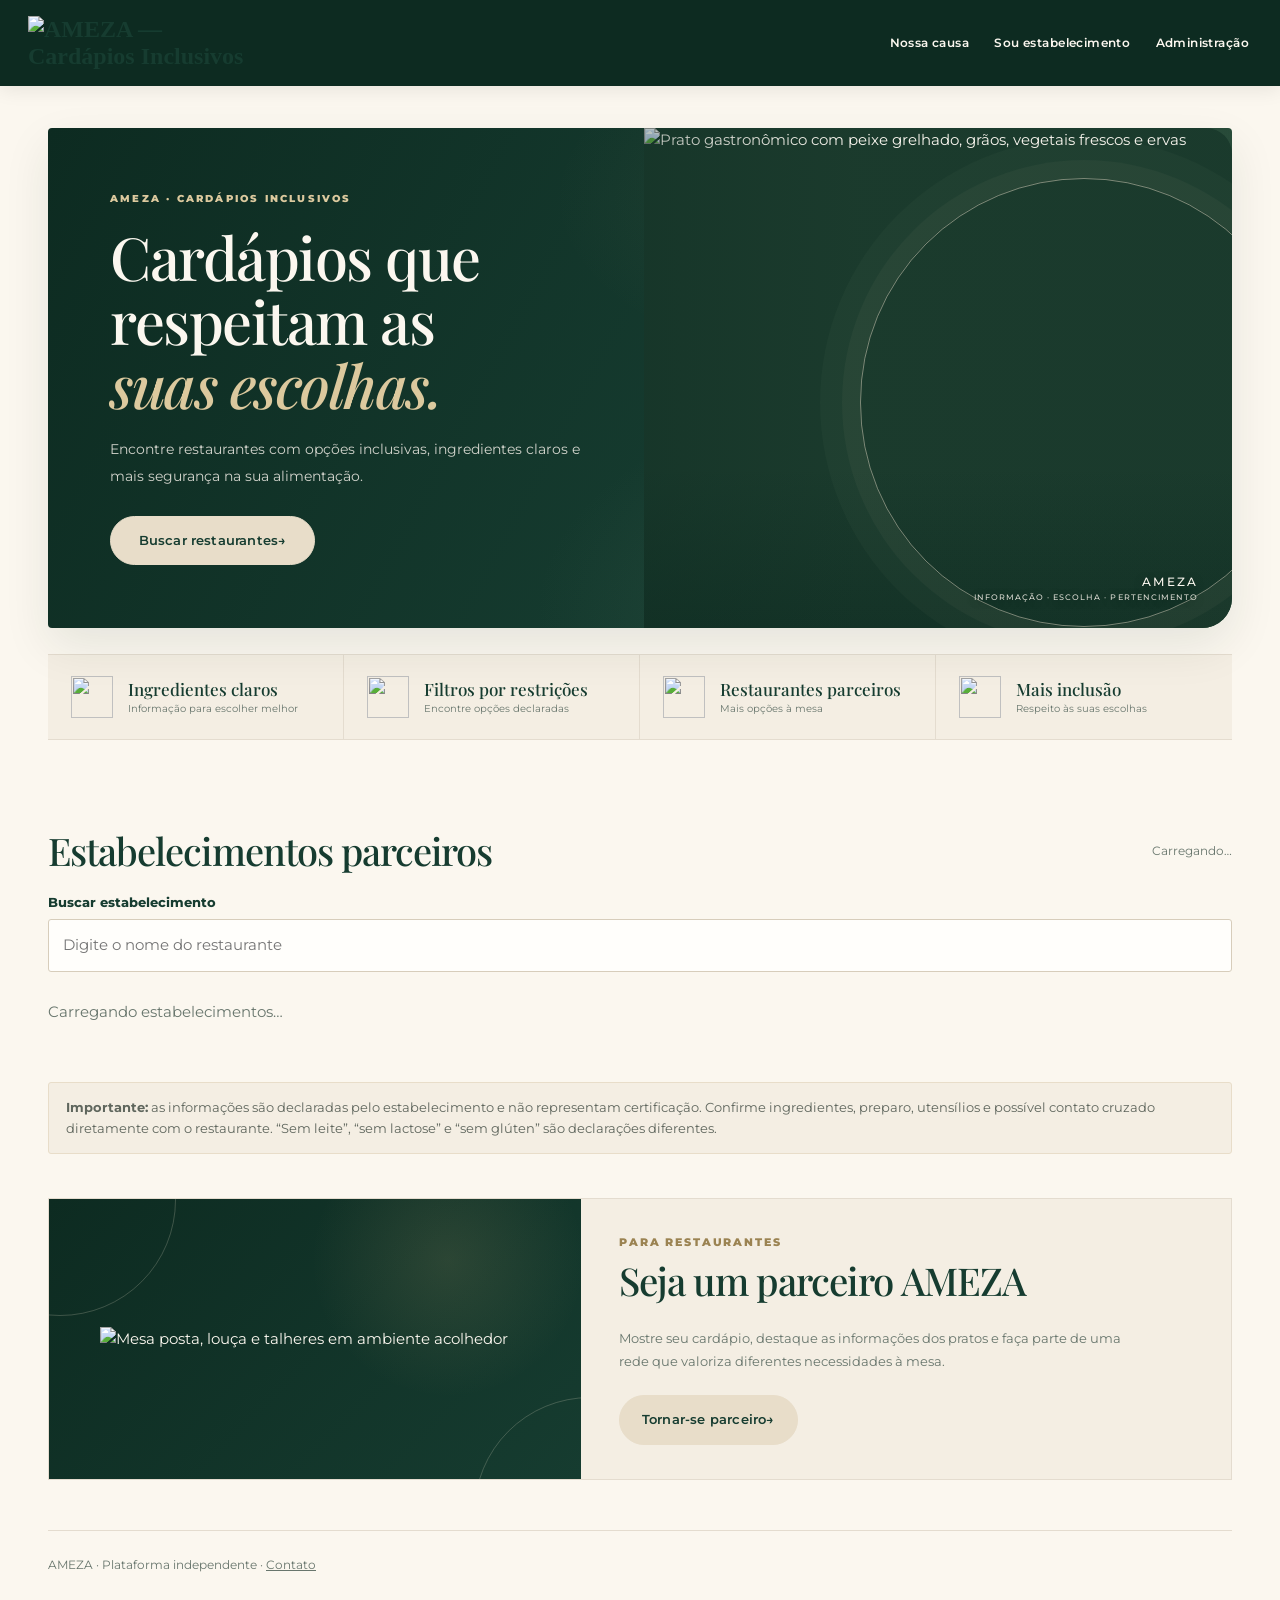
==== index.html @ 76da1293 "Aplicar fotografia e ícones aprovados da AMEZA na página inicial" ====
<!doctype html>
<html lang="pt-BR">
<head>
  <meta charset="utf-8">
  <meta name="viewport" content="width=device-width, initial-scale=1">
  <meta name="description" content="Encontre restaurantes parceiros e consulte ingredientes, alergênicos e opções alimentares declaradas.">
  <title>AMEZA | Cardápios inclusivos</title>
  <link rel="stylesheet" href="styles.css?v=8">
  <link rel="stylesheet" href="publico.css?v=1">
  <script src="config.js"></script>
  <script type="module" src="catalogo.js"></script>
  <link rel="icon" href="assets/brand/ameza-simbolo.webp?v=2" type="image/webp">
  <link rel="stylesheet" href="brand.css?v=8">
  <!-- AMEZA visual cache refresh 2026-11-16 -->
</head>
<body class="home-page">
  <header><div class="top">
    <a class="brand" href="index.html" aria-label="AMEZA — início"><img class="brand-logo" src="assets/brand/ameza-logo-marfin.webp?v=2" alt="AMEZA — Cardápios Inclusivos"></a>
    <nav><a href="https://elisabetemeirinho.github.io/inclusao-alimentar/" target="_blank" rel="noopener noreferrer">Nossa causa</a><a href="empresa.html">Sou estabelecimento</a><a href="gestao.html">Administração</a></nav>
  </div></header>
  <main class="wrap">
    <section class="hero hero-home">
      <div class="hero-copy">
        <div class="eyebrow">AMEZA · CARDÁPIOS INCLUSIVOS</div>
        <h1>Cardápios que<br>respeitam as<br><em>suas escolhas.</em></h1>
        <p>Encontre restaurantes com opções inclusivas, ingredientes claros e mais segurança na sua alimentação.</p>
        <a href="#estabelecimentos" class="btn primary">Buscar restaurantes <span aria-hidden="true">→</span></a>
      </div>
      <div class="hero-photo">
        <img
          src="assets/photo/ameza-hero-prato.webp?v=1"
          alt="Prato gastronômico com peixe grelhado, grãos, vegetais frescos e ervas"
          fetchpriority="high"
          loading="eager"
        >
        <div class="hero-photo-shade"></div>
        <div class="hero-photo-caption">
          <span>AMEZA</span>
          <small>INFORMAÇÃO · ESCOLHA · PERTENCIMENTO</small>
        </div>
      </div>
    </section>
    <section class="feature-strip" aria-label="Benefícios da AMEZA">
      <article class="feature-item">
        <span class="feature-icon"><img src="assets/home/home-ingredientes.webp?v=1" alt=""></span>
        <div><strong>Ingredientes claros</strong><small>Informação para escolher melhor</small></div>
      </article>
      <article class="feature-item">
        <span class="feature-icon"><img src="assets/home/home-filtros.webp?v=1" alt=""></span>
        <div><strong>Filtros por restrições</strong><small>Encontre opções declaradas</small></div>
      </article>
      <article class="feature-item">
        <span class="feature-icon"><img src="assets/home/home-parceiros.webp?v=1" alt=""></span>
        <div><strong>Restaurantes parceiros</strong><small>Mais opções à mesa</small></div>
      </article>
      <article class="feature-item">
        <span class="feature-icon"><img src="assets/home/home-inclusao.webp?v=1" alt=""></span>
        <div><strong>Mais inclusão</strong><small>Respeito às suas escolhas</small></div>
      </article>
    </section>
    <section id="estabelecimentos">
      <div class="section-head"><h2>Estabelecimentos parceiros</h2><span class="caption" id="directory-count">Carregando…</span></div>
      <div class="field"><label for="search">Buscar estabelecimento</label><input id="search" type="search" placeholder="Digite o nome do restaurante"></div>
      <div id="directory" class="restaurant-grid" aria-live="polite"><p class="muted">Carregando estabelecimentos…</p></div>
    </section>
    <aside class="notice"><strong>Importante:</strong> as informações são declaradas pelo estabelecimento e não representam certificação. Confirme ingredientes, preparo, utensílios e possível contato cruzado diretamente com o restaurante. “Sem leite”, “sem lactose” e “sem glúten” são declarações diferentes.</aside>
    <section class="partner-cta">
      <div class="partner-cta-mark">
        <img class="partner-photo" src="assets/photo/ameza-foto-parceiros.webp?v=1" alt="Mesa posta, louça e talheres em ambiente acolhedor">
      </div>
      <div class="partner-cta-copy">
        <div class="eyebrow">PARA RESTAURANTES</div>
        <h2>Seja um parceiro AMEZA</h2>
        <p>Mostre seu cardápio, destaque as informações dos pratos e faça parte de uma rede que valoriza diferentes necessidades à mesa.</p>
        <a class="btn primary" href="empresa.html">Tornar-se parceiro <span aria-hidden="true">→</span></a>
      </div>
    </section>
    <footer class="foot">AMEZA · Plataforma independente · <a href="mailto:inclusaoalimentar.contato@gmail.com">Contato</a></footer>
  </main>
</body>
</html>
---- styles.css ----
:root{--green:#173c31;--green2:#285e49;--paper:#fbf7ef;--cream:#f1eadc;--terra:#c65d3c;--muted:#62736c;--line:#dddcd3;--warn:#fff1dc;--ok:#e8f3e8}
*{box-sizing:border-box}body{margin:0;font:15px/1.52 system-ui,-apple-system,'Segoe UI',sans-serif;color:var(--green);background:var(--paper)}
button,input,select,textarea{font:inherit}a{color:inherit}header{background:#fffdf8;border-bottom:1px solid var(--line);position:sticky;top:0;z-index:3}
.top{max-width:1200px;margin:auto;padding:15px 24px;display:flex;justify-content:space-between;align-items:center;gap:16px}
.brand{font:700 24px Georgia,serif;text-decoration:none}.brand small{font:700 9px system-ui;display:block;letter-spacing:.2em;color:#687e74}
nav{display:flex;flex-wrap:wrap;gap:9px}nav a,.btn{display:inline-flex;align-items:center;justify-content:center;padding:10px 15px;border-radius:99px;border:1px solid var(--line);background:#fff;text-decoration:none;font-size:13px;font-weight:750;cursor:pointer}
.btn.primary{background:var(--green);border-color:var(--green);color:white}.btn.terra{background:var(--terra);border-color:var(--terra);color:white}.btn:disabled{opacity:.5;cursor:not-allowed}
.wrap{max-width:1160px;margin:auto;padding:28px 24px 70px}.hero{background:var(--green);color:white;border-radius:23px;padding:42px;margin-bottom:26px}
.eyebrow{font-size:11px;font-weight:850;letter-spacing:.17em;text-transform:uppercase;color:#e4aa8f}.hero h1{font:700 clamp(31px,5vw,55px)/1.08 Georgia,serif;margin:14px 0}.hero p{max-width:670px;font-size:17px;color:#e0e9e0}
.grid{display:grid;grid-template-columns:repeat(2,minmax(0,1fr));gap:17px}.panel{border:1px solid var(--line);border-radius:17px;background:white;padding:23px;margin:16px 0}.panel h2,h2{font:700 27px/1.2 Georgia,serif;margin:7px 0 12px}
.caption,small{font-size:12px;color:var(--muted)}.muted{color:var(--muted)}.field{display:grid;gap:6px;margin:13px 0}.field label{font-size:13px;font-weight:750}
input,textarea,select{width:100%;padding:11px 12px;color:var(--green);border:1px solid #d2d6cc;border-radius:10px;background:#fffefb}textarea{min-height:85px;resize:vertical}input[type=checkbox]{width:auto}
.notice{padding:14px 17px;border-radius:12px;background:var(--warn);font-size:13px;color:#694b2c;margin:16px 0}.notice.danger{background:#f9e7e0;color:#913b25}
.pill{display:inline-flex;border-radius:99px;padding:5px 10px;background:#ecf0e8;color:var(--green);font-size:11px;font-weight:800;margin:3px}.pill.warn{background:var(--warn);color:#87552d}
.badge-row{margin:7px 0}.section-head{display:flex;align-items:center;justify-content:space-between;gap:10px;margin:20px 0 14px}.section-head h2{margin:0}
.actions{display:flex;gap:9px;flex-wrap:wrap;align-items:center}.hidden{display:none!important}.foot{margin-top:50px;font-size:12px;color:var(--muted)}
.hero-store{background:linear-gradient(110deg,#173c31,#3e5b4a);color:white;border-radius:20px;padding:33px;margin-bottom:20px}.hero-store h1{font:700 43px Georgia,serif;margin:4px 0}.hero-store p{color:#e3e9e2}
@media(max-width:850px){.grid{grid-template-columns:1fr}}@media(max-width:600px){.wrap{padding:17px 13px 50px}.top{padding:13px;align-items:flex-start;flex-direction:column}.brand{font-size:21px}.hero{padding:28px 21px}.panel{padding:17px}.hero-store h1{font-size:32px}}
---- publico.css ----
.restaurant-grid{display:grid;grid-template-columns:repeat(2,minmax(0,1fr));gap:16px}
.restaurant-card{display:flex;gap:16px;align-items:flex-start;background:#fff;border:1px solid var(--line);border-radius:18px;padding:20px}
.restaurant-card h3{font:700 22px Georgia,serif;margin:2px 0 7px}.restaurant-card p{margin:6px 0 12px;color:var(--muted);font-size:13px}
.logo-mark{width:50px;height:50px;flex:0 0 50px;border-radius:15px;background:var(--green);color:#fff;display:grid;place-items:center;font:700 28px Georgia,serif}
.restaurant-card-copy{min-width:0}.restaurant-card .eyebrow{color:var(--terra);font-size:10px}
.empty-state{background:#fff;border:1px dashed var(--line);border-radius:15px;padding:24px;text-align:center;color:var(--muted)}
.back-link{display:inline-block;margin:0 0 15px;font-size:13px;font-weight:750;color:var(--green2)}
.filter-list{display:flex;gap:8px;flex-wrap:wrap}.menu-products{display:grid;gap:14px}
.menu-card{background:#fff;border:1px solid var(--line);border-radius:18px;padding:20px}.menu-card h3{font:700 22px Georgia,serif;margin:0}
.menu-card p{margin:9px 0;font-size:13px;color:#455c53;overflow-wrap:anywhere}.menu-card .menu-card-head{display:flex;justify-content:space-between;gap:12px;align-items:flex-start}
.menu-card .menu-card-head strong{white-space:nowrap;color:var(--terra);font-size:18px}.menu-card .btn{margin-top:8px}.note{font-size:12px;color:var(--muted)}
@media(max-width:720px){.restaurant-grid{grid-template-columns:1fr}.restaurant-card{padding:16px}.menu-card{padding:17px}.menu-card .menu-card-head{flex-direction:column;gap:4px}}
---- brand.css ----
@import url('https://fonts.googleapis.com/css2?family=Montserrat:wght@400;500;600;700&family=Playfair+Display:ital,wght@0,500;0,600;0,700;1,500;1,600&display=swap');

:root{
  --green:#163C30;
  --green-deep:#0D2B21;
  --green-soft:#54745F;
  --paper:#FBF7EF;
  --cream:#F4EEE3;
  --beige:#E8DDC9;
  --white:#FFFFFF;
  --gold:#C7AD75;
  --gold-soft:#DCC99E;
  --terra:#B96F4C;
  --muted:#68766D;
  --line:#E4DCCF;
  --warn:#F8EFE0;
  --ok:#EAF0E8;
  --shadow:0 18px 48px rgba(13,43,33,.09);
}
html{scroll-behavior:smooth}
body{font-family:'Montserrat',Arial,sans-serif!important;background:var(--paper)!important;color:var(--green)!important;line-height:1.65}
h1,h2,h3,.hero h1,.hero-store h1,.panel h2{font-family:'Playfair Display',Georgia,serif!important;letter-spacing:-.025em}
a{transition:color .2s ease,background .2s ease,border-color .2s ease,transform .2s ease}
header{background:rgba(13,43,33,.98)!important;border:0!important;box-shadow:0 4px 18px rgba(0,0,0,.08)}
.top{max-width:1320px!important;min-height:86px;padding:14px 28px!important}
.brand{display:flex!important;align-items:center;text-decoration:none!important;min-width:210px}
.brand-logo{display:block;width:242px;max-width:100%;height:auto;max-height:66px;object-fit:contain}
nav{align-items:center;gap:clamp(8px,1.5vw,24px)!important}
nav a,.top nav a{color:var(--paper)!important;background:transparent!important;border:0!important;border-radius:0!important;padding:10px 3px!important;font-size:12px!important;font-weight:600!important;letter-spacing:.035em;text-decoration:none!important;position:relative}
nav a::after{content:"";position:absolute;left:0;right:100%;bottom:3px;height:1px;background:var(--gold);transition:right .2s ease}
nav a:hover::after,nav a:focus-visible::after{right:0}
nav a:hover{color:var(--gold-soft)!important}
.btn,button{font-family:'Montserrat',Arial,sans-serif!important;font-weight:600!important;letter-spacing:.015em}
.btn,.btn.primary,.btn.terra,button{
  border-radius:999px!important;padding:13px 22px!important;
  background:var(--beige)!important;color:var(--green)!important;
  border:1px solid var(--beige)!important;box-shadow:none!important;
}
.btn:hover,button:hover{background:var(--gold-soft)!important;border-color:var(--gold-soft)!important;transform:translateY(-1px)}
.btn.secondary,button.secondary{background:transparent!important;color:var(--green)!important;border:1px solid var(--green)!important}
.btn.secondary:hover,button.secondary:hover{background:var(--cream)!important}
.btn.danger,button.danger{background:#8F4939!important;color:white!important;border-color:#8F4939!important}
.wrap{max-width:1240px!important;padding:42px 28px 76px!important}
.hero{background:var(--green)!important;color:var(--paper)!important;border-radius:0!important;box-shadow:var(--shadow)}
.hero .eyebrow,.hero-store .eyebrow{color:var(--gold-soft)!important}
.hero h1,.hero-store h1{color:var(--paper)!important}
.hero p,.hero-store p{color:rgba(251,247,239,.82)!important}
.hero-home{
  position:relative;display:grid;grid-template-columns:minmax(0,1fr) minmax(360px,.95fr);
  align-items:center;gap:44px;overflow:hidden;min-height:500px;padding:62px clamp(28px,5vw,76px)!important;
  border-radius:4px 4px 30px 4px!important;
  background:
    radial-gradient(ellipse at 82% 14%,rgba(199,173,117,.13),transparent 34%),
    radial-gradient(ellipse at 92% 96%,rgba(84,116,95,.42),transparent 39%),
    linear-gradient(118deg,var(--green-deep),var(--green) 62%,#254C3A)!important;
}
.hero-home::before{content:"";position:absolute;width:440px;height:440px;border:1px solid rgba(220,201,158,.32);border-radius:50%;right:9%;top:5%;pointer-events:none}
.hero-copy{position:relative;z-index:1;max-width:650px}
.hero-home .eyebrow{font-size:10px;letter-spacing:.22em;color:var(--gold-soft)}
.hero-home h1{font-size:clamp(43px,5vw,68px)!important;line-height:1.08!important;font-weight:500!important;margin:18px 0 20px!important}
.hero-home h1 em{font-style:italic;color:var(--gold-soft)}
.hero-home p{max-width:570px;font-size:15px!important;line-height:1.85!important;color:rgba(251,247,239,.82)!important}
.hero-home .btn{margin-top:12px;min-width:205px}
.hero-home{
  grid-template-columns:minmax(0,.92fr) minmax(0,1.08fr);
  align-items:stretch;
  gap:34px;
  min-height:500px;
  padding:54px 0 54px 62px!important;
}
.hero-copy{align-self:center;max-width:620px;padding:0 12px 0 0}
.hero-home h1{font-size:clamp(42px,4.65vw,64px)!important;line-height:1.07!important;max-width:620px}
.hero-home p{max-width:560px;font-size:14px!important;line-height:1.9!important}
.hero-photo{
  position:relative;isolation:isolate;align-self:stretch;min-width:0;min-height:500px;
  margin:-54px 0 -54px 0;overflow:hidden;border-radius:0 26px 26px 0;background:#1b3b2d;
}
.hero-photo img{display:block;width:100%;height:100%;min-height:500px;object-fit:cover;object-position:58% 50%;filter:saturate(.88) contrast(1.02)}
.hero-photo-shade{position:absolute;inset:0;background:linear-gradient(90deg,rgba(13,43,33,.30) 0%,rgba(13,43,33,.02) 36%,rgba(13,43,33,.04) 100%),linear-gradient(0deg,rgba(13,43,33,.50),transparent 32%);pointer-events:none}
.hero-photo::after{content:"";position:absolute;width:76%;aspect-ratio:1;right:-13%;top:10%;border:1px solid rgba(232,221,201,.48);border-radius:50%;box-shadow:0 0 0 18px rgba(232,221,201,.035),0 0 0 40px rgba(232,221,201,.025);pointer-events:none}
.hero-photo-caption{position:absolute;z-index:1;right:34px;bottom:26px;display:flex;flex-direction:column;gap:3px;color:var(--paper);text-align:right;letter-spacing:.18em;font:500 12px 'Montserrat',sans-serif;text-shadow:0 2px 10px rgba(0,0,0,.35)}
.hero-photo-caption small{font:500 8px 'Montserrat',sans-serif;color:rgba(251,247,239,.85);letter-spacing:.13em}

.feature-strip{
  display:grid;grid-template-columns:repeat(4,minmax(0,1fr));align-items:stretch;
  margin:26px 0 42px;background:var(--cream);border-top:1px solid var(--line);border-bottom:1px solid var(--line);
}
.feature-item{display:flex;align-items:center;gap:14px;padding:20px 22px;border-right:1px solid var(--line);min-width:0}
.feature-item:last-child{border-right:0}
.feature-icon{width:44px;height:44px;flex:0 0 44px;display:grid;place-items:center;border:0;border-radius:0;background:transparent}
.feature-icon img{display:block;width:42px;height:42px;object-fit:contain}
.feature-item strong{display:block;color:var(--green);font:500 17px 'Playfair Display',Georgia,serif}
.feature-item small{display:block;margin-top:2px;color:var(--muted);font-size:10px;line-height:1.45}
.partner-cta{
  display:grid;grid-template-columns:minmax(260px,.9fr) minmax(0,1.1fr);align-items:stretch;
  margin:44px 0 18px;background:var(--cream);border:1px solid var(--line);overflow:hidden;
}
.partner-cta-mark{min-height:250px;position:relative;overflow:hidden;display:flex;flex-direction:column;align-items:center;justify-content:center;background:radial-gradient(circle at 75% 22%,rgba(199,173,117,.14),transparent 30%),linear-gradient(135deg,var(--green-deep),var(--green));color:var(--paper)}
.partner-cta-mark::before,.partner-cta-mark::after{content:"";position:absolute;width:230px;height:230px;border:1px solid rgba(232,221,201,.22);border-radius:50%}
.partner-cta-mark::before{left:-105px;top:-115px}.partner-cta-mark::after{right:-125px;bottom:-150px}
.partner-cta-mark img{position:relative;z-index:1;display:block;width:min(82%,430px);height:auto;max-height:125px;object-fit:contain}
.partner-cta-copy{padding:34px 38px;display:flex;flex-direction:column;align-items:flex-start;justify-content:center}
.partner-cta-copy .eyebrow{color:#9B8352}
.partner-cta-copy h2{font-size:clamp(28px,3vw,40px)!important;line-height:1.12;margin:7px 0 12px!important;font-weight:500!important}
.partner-cta-copy p{color:var(--muted);max-width:520px;font-size:13px;line-height:1.8}
.partner-cta-copy .btn{margin-top:9px}

#estabelecimentos{padding:26px 0}
#estabelecimentos .section-head{margin-bottom:18px}
#estabelecimentos h2,.section-head h2{font-size:clamp(28px,3vw,38px)!important;font-weight:500!important;color:var(--green)}
.field input,.field textarea,.field select,input,textarea,select{
  background:#FFFEFB!important;border:1px solid #D7CDBB!important;border-radius:3px!important;color:var(--green)!important;
  font-family:'Montserrat',Arial,sans-serif!important;padding:13px 14px!important;box-shadow:none!important
}
input:focus,textarea:focus,select:focus{outline:2px solid rgba(199,173,117,.4);border-color:var(--gold)!important}
.restaurant-card,.menu-card,.panel,.card{
  background:#FFFEFB!important;border:1px solid var(--line)!important;border-radius:3px!important;box-shadow:0 10px 30px rgba(13,43,33,.045)!important;
}
.restaurant-card{padding:24px!important;align-items:center!important}
.restaurant-card h3,.menu-card h3{font-family:'Playfair Display',Georgia,serif!important;font-weight:500!important;font-size:24px!important;color:var(--green)}
.restaurant-card .eyebrow{color:var(--gold)!important;letter-spacing:.15em}
.logo-mark{background:transparent!important;border:1px solid var(--gold)!important;border-radius:50%!important;overflow:hidden}
.logo-mark img{width:100%;height:100%;object-fit:cover}
.hero-store{border-radius:3px 3px 24px 3px!important;padding:45px!important;background:radial-gradient(circle at 85% 10%,rgba(199,173,117,.15),transparent 32%),linear-gradient(120deg,var(--green-deep),var(--green))!important;box-shadow:var(--shadow)}
.hero-store h1{font-size:clamp(34px,4vw,50px)!important;font-weight:500!important}
.panel{padding:26px!important}
.panel h2{font-size:28px!important;font-weight:500!important;color:var(--green)}
.panel h3{font-family:'Playfair Display',Georgia,serif!important;font-weight:500!important}
.notice,.alert,.warning{background:var(--cream)!important;color:#5F665D!important;border:1px solid var(--beige)!important;border-radius:3px!important}
.notice.danger,.alert.error{background:#F6E9E3!important;color:#814635!important}
.alert.good{background:var(--ok)!important;color:var(--green)!important}
.pill,.tag{border-radius:2px!important;background:#EAEDE5!important;color:var(--green)!important;font-family:'Montserrat',Arial,sans-serif!important;letter-spacing:.02em}
.pill.warn{background:#F6E9D8!important;color:#825E30!important}
.empty-state,.empty{border:1px solid var(--line)!important;border-radius:3px!important;background:#fffdf9!important;color:var(--muted)!important}
.filter-list .check{border:1px solid var(--line)!important;background:var(--cream)!important;border-radius:2px!important;padding:10px 13px!important}
.product-admin{border-color:var(--line)!important}
.price{color:#8B7444!important}
.qr-layout{background:var(--cream)!important;border-radius:3px!important}
footer,.foot{color:var(--muted)!important;border-top:1px solid var(--line);padding-top:24px!important}
.back-link{color:#8B7444!important}
.partner-page main,.admin-page main,.dashboard-page main{max-width:1160px!important}
.partner-page .hero,.admin-page .hero,.dashboard-page .hero{border-radius:3px 3px 26px 3px!important;padding:40px!important}
.partner-page .panel,.admin-page .panel,.dashboard-page .panel{border-radius:3px!important}
.company{border-color:var(--line)!important}
.company h3{font-family:'Playfair Display',Georgia,serif!important}
@media(max-width:900px){
  .top{flex-wrap:wrap!important}
  .brand-logo{width:220px}
  .hero-home{grid-template-columns:minmax(0,.9fr) minmax(230px,.85fr);gap:22px;min-height:420px;padding:40px 0 40px 38px!important}
  .hero-photo{min-height:420px;margin:-40px 0;border-radius:0 20px 20px 0}
  .hero-photo img{min-height:420px}
  .feature-item{padding:16px 13px;gap:10px}
  .feature-icon{width:40px;height:40px;flex-basis:40px}.feature-icon img{width:38px;height:38px}
  .feature-item strong{font-size:15px}
}
@media(max-width:650px){
  .top{padding:13px 17px!important;min-height:auto}
  .brand-logo{width:205px;max-height:58px}
  nav{gap:10px!important;width:100%;justify-content:flex-start}
  nav a,.top nav a{font-size:10px!important;padding:6px 1px!important}
  .wrap{padding:24px 16px 55px!important}
  .hero-home{grid-template-columns:1fr;gap:22px;padding:34px 22px 0!important;min-height:unset}
  .hero-home h1{font-size:42px!important}
  .hero-home p{font-size:13px!important}
  .hero-photo{height:290px;min-height:290px;margin:0 -22px 0;border-radius:0 0 20px 0}
  .hero-photo img{height:290px;min-height:290px;object-position:58% 50%}
  .hero-photo-caption{right:20px;bottom:17px}
  .feature-strip{grid-template-columns:repeat(2,minmax(0,1fr));margin:20px 0 30px}
  .feature-item{border-right:0;border-bottom:1px solid var(--line);padding:15px 13px}
  .feature-item:nth-child(odd){border-right:1px solid var(--line)}
  .feature-item:nth-last-child(-n+2){border-bottom:0}
  .partner-cta{grid-template-columns:1fr}
  .partner-cta-mark{min-height:180px}
  .partner-cta-mark img{width:78%;max-height:105px}
  .partner-cta-copy{padding:25px 22px}
  .hero-store,.partner-page .hero,.admin-page .hero,.dashboard-page .hero{padding:28px 22px!important}
  .panel{padding:19px!important}
  .restaurant-card{padding:18px!important}
}
@media(prefers-reduced-motion:reduce){*,*::before,*::after{scroll-behavior:auto!important;transition:none!important}}

/* Iconografia alimentar individual, com o mesmo traço da marca. */
.filter-list .check{display:inline-flex;align-items:center;gap:9px}
.filter-list .check .dietary-icon{width:26px;height:26px;flex:0 0 26px;object-fit:contain}
.filter-list .check input{margin:0 1px 0 0}
.dietary-pill{display:inline-flex;align-items:center;gap:7px;white-space:normal;line-height:1.35}
.dietary-pill img{width:23px;height:23px;flex:0 0 23px;object-fit:contain}


/* Mobile header contrast and navigation containment */
header{
  background:#0D2B21!important;
  opacity:1!important;
  isolation:isolate;
  z-index:50!important;
}
header .top{background:transparent!important}
header nav{
  flex-wrap:nowrap!important;
  max-width:100%;
  overflow-x:auto;
  overflow-y:hidden;
  scrollbar-width:none;
}
header nav::-webkit-scrollbar{display:none}
header nav a{
  flex:0 0 auto;
  white-space:nowrap;
}
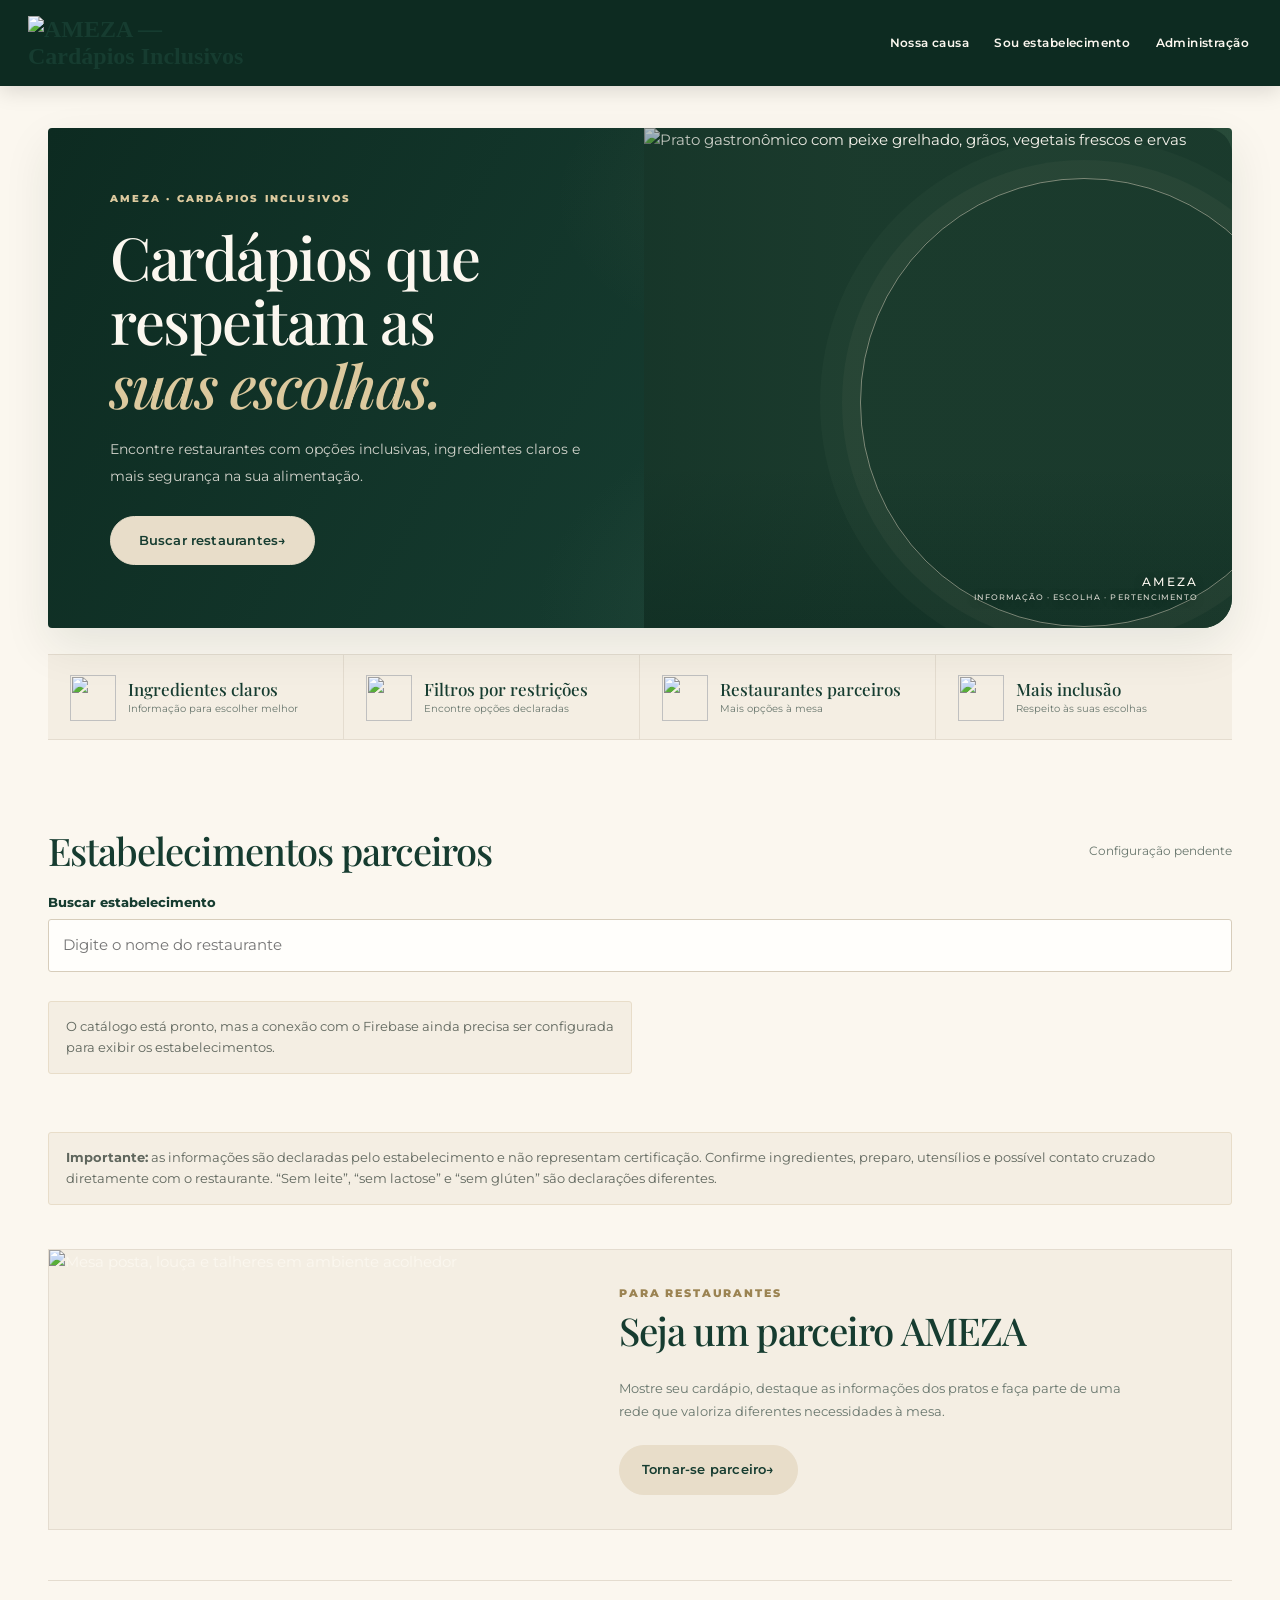
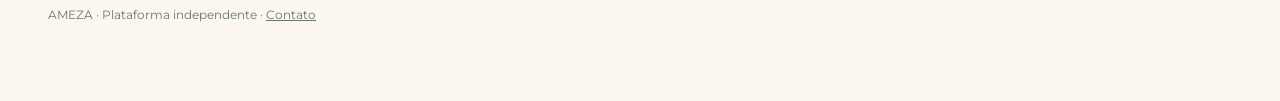
==== commit 40af5b9f: "Aplicar os quatro ícones originais aprovados na página inicial" ====
--- a/index.html
+++ b/index.html
@@ -10,7 +10,7 @@
   <script src="config.js"></script>
   <script type="module" src="catalogo.js"></script>
   <link rel="icon" href="assets/brand/ameza-simbolo.webp?v=2" type="image/webp">
-  <link rel="stylesheet" href="brand.css?v=8">
+  <link rel="stylesheet" href="brand.css?v=9">
   <!-- AMEZA visual cache refresh 2026-11-16 -->
 </head>
 <body class="home-page">
--- a/brand.css
+++ b/brand.css
@@ -207,3 +207,109 @@
   flex:0 0 auto;
   white-space:nowrap;
 }
+
+
+/* Revisão visual AMEZA — ativos aprovados e cabeçalho mobile */
+header{
+  position:sticky!important;
+  top:0!important;
+  z-index:1000!important;
+  width:100%;
+  background:#0D2B21!important;
+  opacity:1!important;
+  isolation:isolate;
+  box-shadow:0 5px 20px rgba(0,0,0,.13)!important;
+}
+header .top{position:relative;z-index:1}
+.feature-icon img{width:54px;height:54px;object-fit:contain}
+.partner-cta-mark{padding:0!important;background:var(--cream)!important;min-height:250px}
+.partner-cta-mark::before,.partner-cta-mark::after{display:none!important}
+.partner-cta-mark img.partner-photo{
+  position:absolute;inset:0;z-index:1;display:block;
+  width:100%;height:100%;max-height:none;object-fit:cover;
+}
+.filter-list .check .dietary-icon{width:30px;height:30px;flex:0 0 30px;object-fit:contain}
+.dietary-pill img{width:24px;height:24px;flex:0 0 24px;object-fit:contain}
+@media(max-width:650px){
+  header{background:#0D2B21!important}
+  .top{
+    display:flex!important;flex-direction:column!important;
+    align-items:flex-start!important;justify-content:center!important;
+    gap:5px!important;padding:10px 15px!important;min-height:0!important;
+  }
+  .brand{min-width:0!important}
+  .brand-logo{width:190px!important;max-height:52px!important;height:auto!important}
+  .top nav{
+    display:flex!important;flex-direction:row!important;flex-wrap:nowrap!important;
+    align-items:center!important;justify-content:space-between!important;
+    width:100%!important;gap:9px!important;overflow-x:auto!important;
+    padding:2px 0 4px!important;scrollbar-width:none;
+  }
+  .top nav::-webkit-scrollbar{display:none}
+  .top nav a,.top nav a:visited{
+    flex:0 0 auto!important;white-space:nowrap!important;
+    font-size:10px!important;line-height:1.3!important;
+    padding:5px 0!important;
+  }
+  .partner-cta-mark{min-height:210px!important}
+  .partner-cta-mark img.partner-photo{min-height:210px}
+  .feature-icon{width:46px;height:46px;flex:0 0 46px}
+  .feature-icon img{width:46px;height:46px}
+}
+
+
+/* Correção final de responsividade e camadas do cabeçalho AMEZA */
+header{
+  position:sticky!important;
+  top:0!important;
+  z-index:100!important;
+  background:#0D2B21!important;
+  opacity:1!important;
+  isolation:isolate;
+  backdrop-filter:none!important;
+}
+header .top{background:#0D2B21!important}
+.feature-icon img{width:46px;height:46px;object-fit:contain}
+.partner-cta-mark img{width:min(76%,330px);max-height:118px;object-fit:contain}
+@media(max-width:650px){
+  header{background:#0D2B21!important}
+  .top{
+    min-height:0!important;
+    padding:10px 14px 11px!important;
+    display:flex!important;
+    flex-direction:column!important;
+    align-items:center!important;
+    gap:8px!important;
+    background:#0D2B21!important;
+  }
+  .brand{min-width:0!important;width:auto!important;justify-content:center}
+  .brand-logo{width:184px!important;max-width:80vw!important;max-height:50px!important}
+  nav{
+    display:flex!important;
+    flex-direction:row!important;
+    flex-wrap:nowrap!important;
+    justify-content:space-between!important;
+    align-items:center!important;
+    gap:clamp(6px,2vw,12px)!important;
+    width:100%!important;
+    overflow-x:auto!important;
+    white-space:nowrap!important;
+    scrollbar-width:none;
+  }
+  nav::-webkit-scrollbar{display:none}
+  nav a,.top nav a{
+    flex:0 0 auto!important;
+    font-size:clamp(9px,2.75vw,11px)!important;
+    line-height:1.2!important;
+    padding:5px 0!important;
+    white-space:nowrap!important;
+  }
+  .wrap{padding:20px 14px 48px!important}
+  .feature-item{gap:9px!important;padding:14px 10px!important}
+  .feature-icon{width:38px!important;height:38px!important;flex-basis:38px!important}
+  .feature-icon img{width:36px!important;height:36px!important}
+  .feature-item strong{font-size:14px!important;line-height:1.25!important}
+  .feature-item small{font-size:10px!important}
+  .partner-cta-mark{min-height:170px!important}
+  .partner-cta-mark img{width:min(72%,260px)!important;max-height:100px!important}
+}
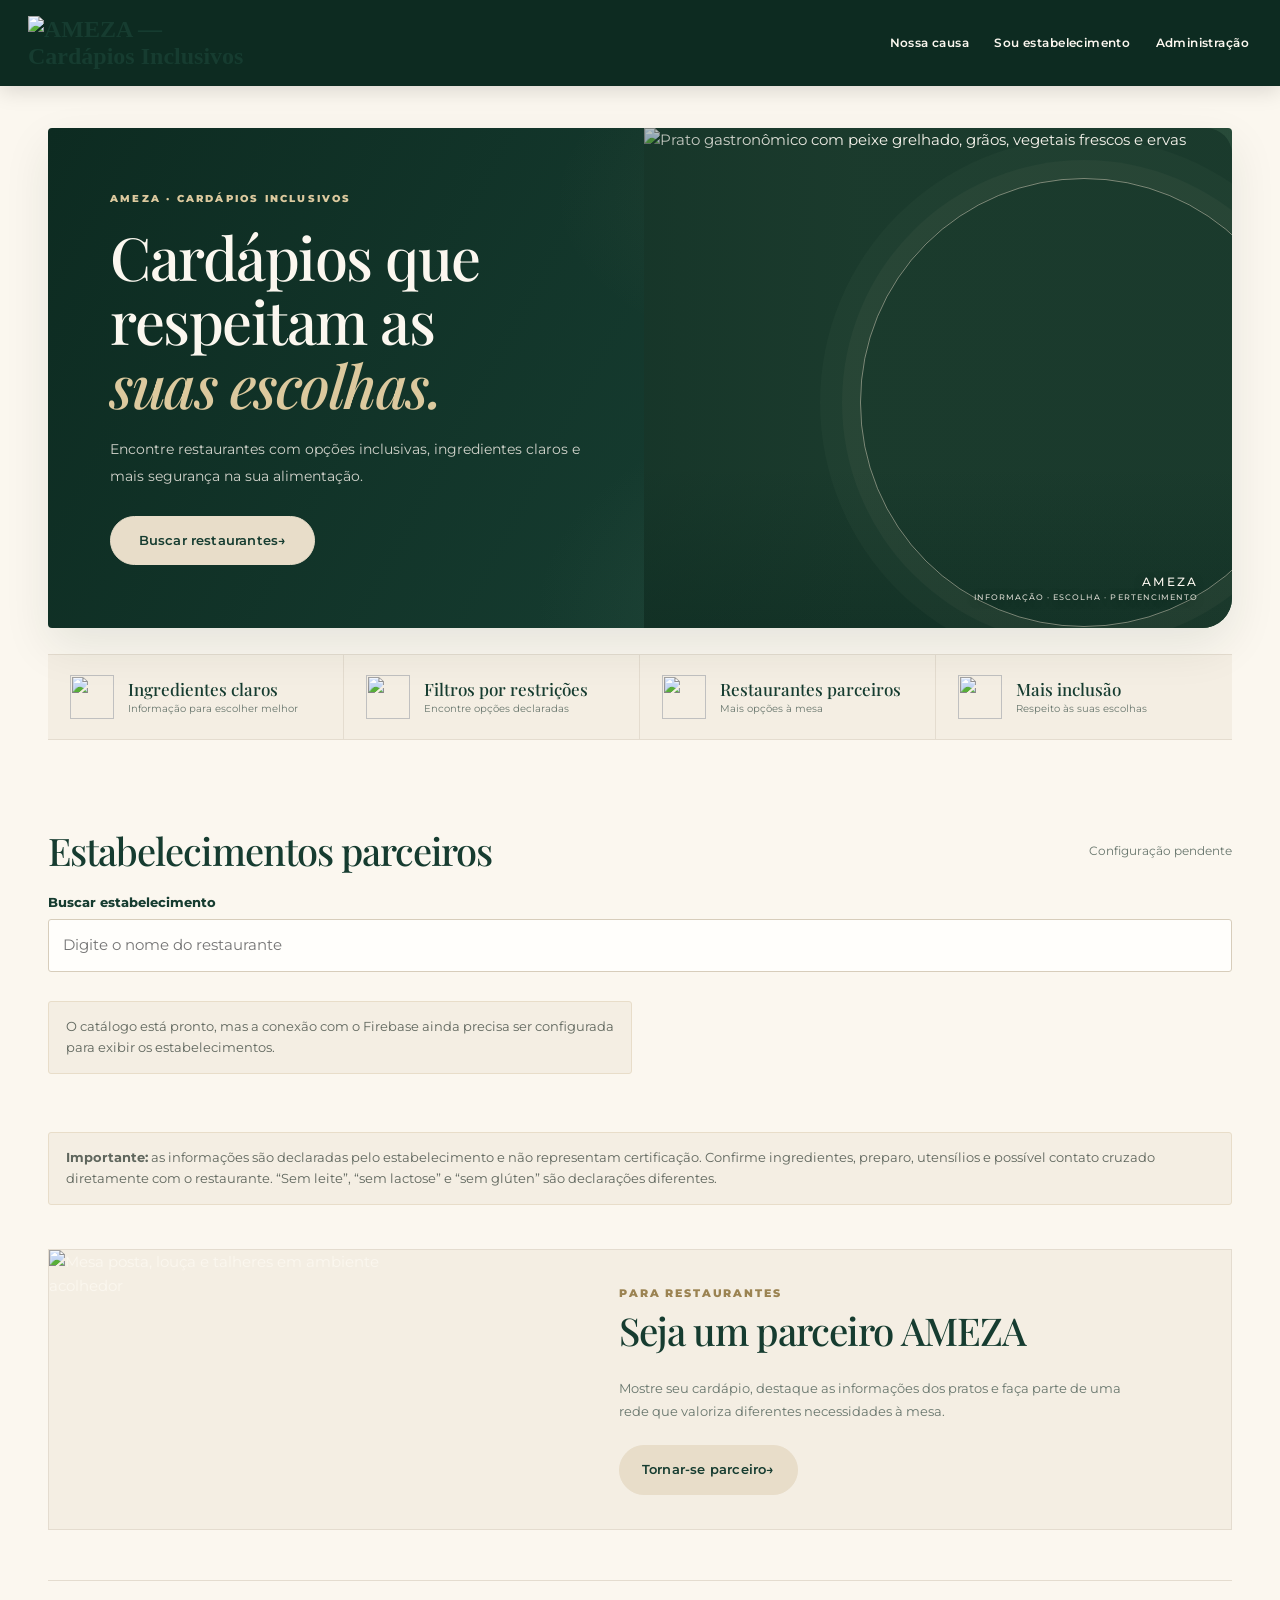
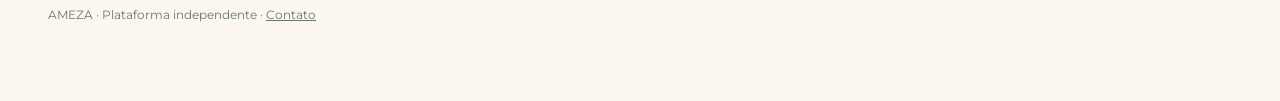
==== commit ae82e929: "Atualizar versão de cache da identidade AMEZA" ====
--- a/index.html
+++ b/index.html
@@ -10,7 +10,7 @@
   <script src="config.js"></script>
   <script type="module" src="catalogo.js"></script>
   <link rel="icon" href="assets/brand/ameza-simbolo.webp?v=2" type="image/webp">
-  <link rel="stylesheet" href="brand.css?v=9">
+  <link rel="stylesheet" href="brand.css?v=10">
   <!-- AMEZA visual cache refresh 2026-11-16 -->
 </head>
 <body class="home-page">
--- a/brand.css
+++ b/brand.css
@@ -313,3 +313,37 @@
   .partner-cta-mark{min-height:170px!important}
   .partner-cta-mark img{width:min(72%,260px)!important;max-height:100px!important}
 }
+
+/* AMEZA — biblioteca aprovada de ícones individuais */
+.feature-icon img{
+  width:44px!important;
+  height:44px!important;
+  object-fit:contain!important;
+}
+.logo-mark img{
+  width:84%!important;
+  height:84%!important;
+  object-fit:contain!important;
+  padding:5px;
+}
+.partner-cta-mark img{
+  width:min(100%,380px)!important;
+  max-width:380px!important;
+  max-height:106px!important;
+  object-fit:contain!important;
+  image-rendering:auto;
+}
+@media(max-width:650px){
+  .partner-cta-mark img{width:min(82%,360px)!important;max-height:95px!important}
+  .feature-icon{width:42px;height:42px;flex-basis:42px}
+  .feature-icon img{width:42px!important;height:42px!important}
+}
+
+/* Evita ampliar além da resolução nativa a logo aprovada no bloco de parceria. */
+.partner-cta-mark img{width:min(100%,386px)!important;max-width:386px!important;max-height:106px!important}
+.logo-mark img{object-fit:contain!important}
+@media(max-width:650px){
+  header{position:sticky!important;top:0!important;background:#0D2B21!important;opacity:1!important}
+  header .top{background:#0D2B21!important}
+  .partner-cta-mark img{width:min(100%,320px)!important;max-width:320px!important;max-height:88px!important}
+}
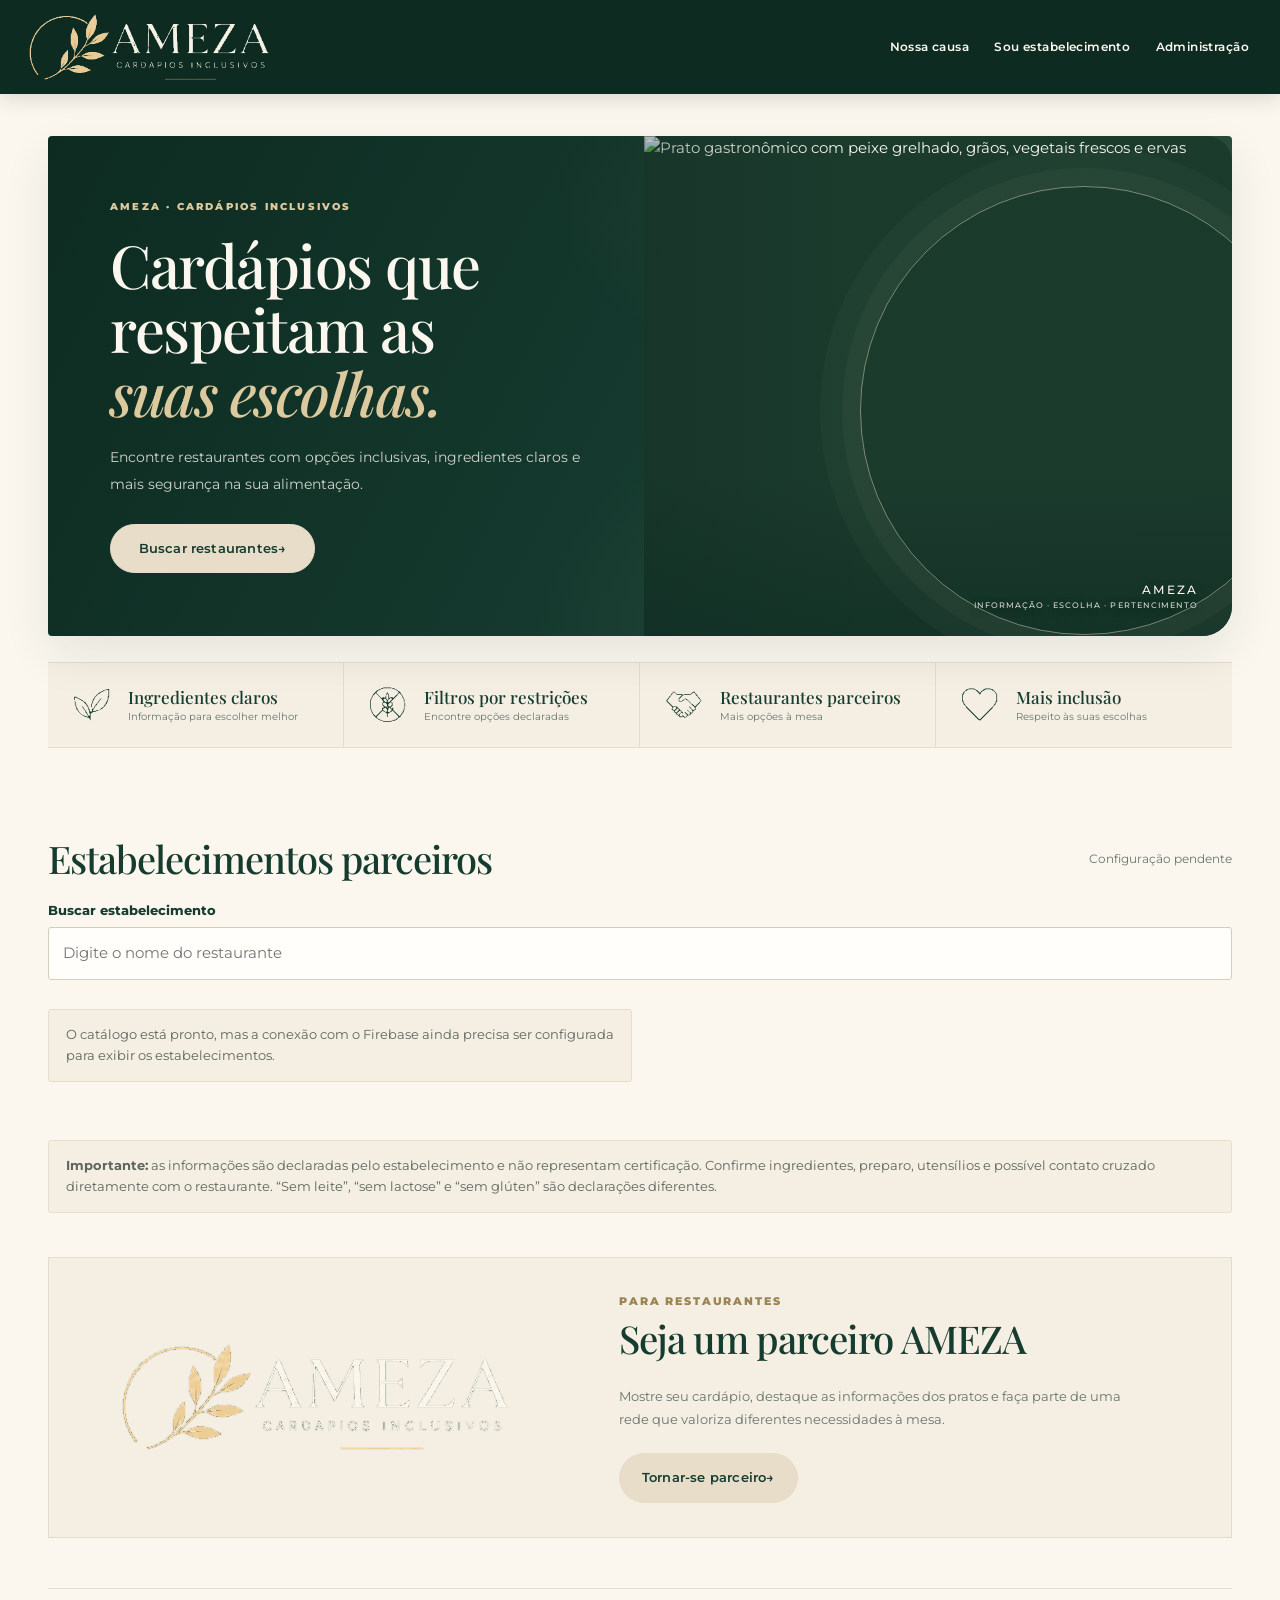
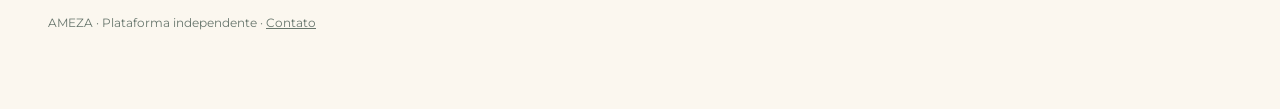
==== commit 47a38674: "Corrigir caminhos dos ativos da página inicial para arquivos existentes" ====
--- a/index.html
+++ b/index.html
@@ -9,13 +9,13 @@
   <link rel="stylesheet" href="publico.css?v=1">
   <script src="config.js"></script>
   <script type="module" src="catalogo.js"></script>
-  <link rel="icon" href="assets/brand/ameza-simbolo.webp?v=2" type="image/webp">
+  <link rel="icon" href="assets/ameza-simbolo-oficial.png?v=2" type="image/png">
   <link rel="stylesheet" href="brand.css?v=10">
   <!-- AMEZA visual cache refresh 2026-11-16 -->
 </head>
 <body class="home-page">
   <header><div class="top">
-    <a class="brand" href="index.html" aria-label="AMEZA — início"><img class="brand-logo" src="assets/brand/ameza-logo-marfin.webp?v=2" alt="AMEZA — Cardápios Inclusivos"></a>
+    <a class="brand" href="index.html" aria-label="AMEZA — início"><img class="brand-logo" src="assets/ameza-logo-oficial.png?v=2" alt="AMEZA — Cardápios Inclusivos"></a>
     <nav><a href="https://elisabetemeirinho.github.io/inclusao-alimentar/" target="_blank" rel="noopener noreferrer">Nossa causa</a><a href="empresa.html">Sou estabelecimento</a><a href="gestao.html">Administração</a></nav>
   </div></header>
   <main class="wrap">
@@ -28,7 +28,7 @@
       </div>
       <div class="hero-photo">
         <img
-          src="assets/photo/ameza-hero-prato.webp?v=1"
+          src="https://images.unsplash.com/photo-1712334562767-5d366d0c40d9?auto=format&fit=crop&fm=jpg&q=85&w=1600"
           alt="Prato gastronômico com peixe grelhado, grãos, vegetais frescos e ervas"
           fetchpriority="high"
           loading="eager"
@@ -42,19 +42,19 @@
     </section>
     <section class="feature-strip" aria-label="Benefícios da AMEZA">
       <article class="feature-item">
-        <span class="feature-icon"><img src="assets/home/home-ingredientes.webp?v=1" alt=""></span>
+        <span class="feature-icon"><img src="assets/brand/home-ingredientes.svg?v=1" alt=""></span>
         <div><strong>Ingredientes claros</strong><small>Informação para escolher melhor</small></div>
       </article>
       <article class="feature-item">
-        <span class="feature-icon"><img src="assets/home/home-filtros.webp?v=1" alt=""></span>
+        <span class="feature-icon"><img src="assets/brand/home-filtros.svg?v=1" alt=""></span>
         <div><strong>Filtros por restrições</strong><small>Encontre opções declaradas</small></div>
       </article>
       <article class="feature-item">
-        <span class="feature-icon"><img src="assets/home/home-parceiros.webp?v=1" alt=""></span>
+        <span class="feature-icon"><img src="assets/brand/home-parceiros.svg?v=1" alt=""></span>
         <div><strong>Restaurantes parceiros</strong><small>Mais opções à mesa</small></div>
       </article>
       <article class="feature-item">
-        <span class="feature-icon"><img src="assets/home/home-inclusao.webp?v=1" alt=""></span>
+        <span class="feature-icon"><img src="assets/brand/home-inclusao.svg?v=1" alt=""></span>
         <div><strong>Mais inclusão</strong><small>Respeito às suas escolhas</small></div>
       </article>
     </section>
@@ -66,7 +66,7 @@
     <aside class="notice"><strong>Importante:</strong> as informações são declaradas pelo estabelecimento e não representam certificação. Confirme ingredientes, preparo, utensílios e possível contato cruzado diretamente com o restaurante. “Sem leite”, “sem lactose” e “sem glúten” são declarações diferentes.</aside>
     <section class="partner-cta">
       <div class="partner-cta-mark">
-        <img class="partner-photo" src="assets/photo/ameza-foto-parceiros.webp?v=1" alt="Mesa posta, louça e talheres em ambiente acolhedor">
+        <img src="assets/ameza-logo-oficial.png?v=2" alt="AMEZA — Cardápios Inclusivos">
       </div>
       <div class="partner-cta-copy">
         <div class="eyebrow">PARA RESTAURANTES</div>
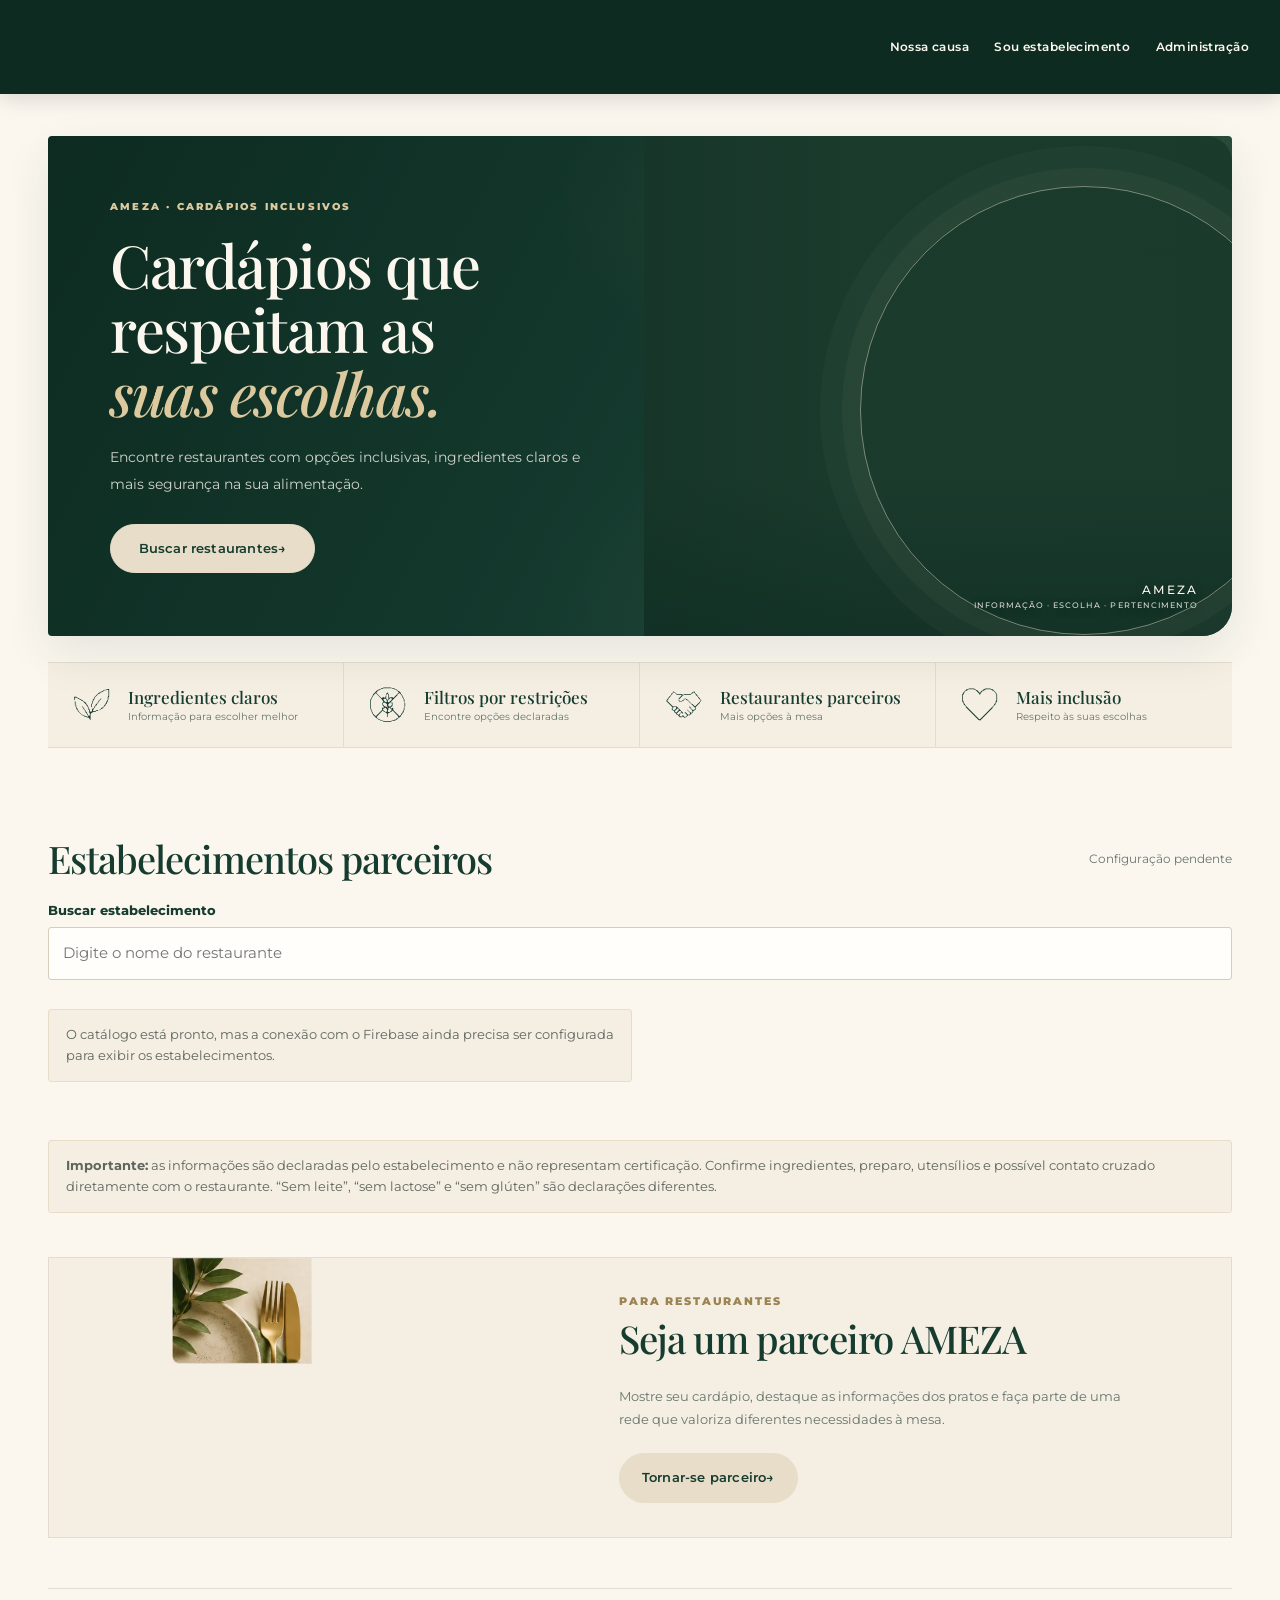
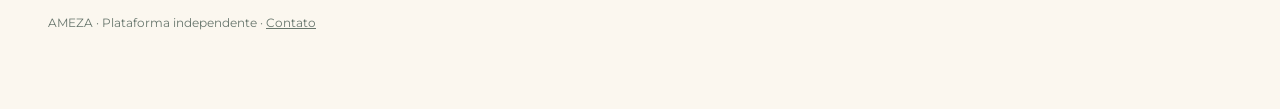
==== commit be5a5b92: "Aplicar logo, fotografias e ícones aprovados na página inicial" ====
--- a/index.html
+++ b/index.html
@@ -10,12 +10,12 @@
   <script src="config.js"></script>
   <script type="module" src="catalogo.js"></script>
   <link rel="icon" href="assets/ameza-simbolo-oficial.png?v=2" type="image/png">
-  <link rel="stylesheet" href="brand.css?v=10">
+  <link rel="stylesheet" href="brand.css?v=11">
   <!-- AMEZA visual cache refresh 2026-11-16 -->
 </head>
 <body class="home-page">
   <header><div class="top">
-    <a class="brand" href="index.html" aria-label="AMEZA — início"><img class="brand-logo" src="assets/ameza-logo-oficial.png?v=2" alt="AMEZA — Cardápios Inclusivos"></a>
+    <a class="brand" href="index.html" aria-label="AMEZA — início"><img class="brand-logo" src="assets/brand/logo-marfin.webp?v=1" alt="AMEZA — Cardápios Inclusivos"></a>
     <nav><a href="https://elisabetemeirinho.github.io/inclusao-alimentar/" target="_blank" rel="noopener noreferrer">Nossa causa</a><a href="empresa.html">Sou estabelecimento</a><a href="gestao.html">Administração</a></nav>
   </div></header>
   <main class="wrap">
@@ -28,7 +28,7 @@
       </div>
       <div class="hero-photo">
         <img
-          src="https://images.unsplash.com/photo-1712334562767-5d366d0c40d9?auto=format&fit=crop&fm=jpg&q=85&w=1600"
+          src="assets/photo/hero-prato.webp?v=1"
           alt="Prato gastronômico com peixe grelhado, grãos, vegetais frescos e ervas"
           fetchpriority="high"
           loading="eager"
@@ -66,7 +66,7 @@
     <aside class="notice"><strong>Importante:</strong> as informações são declaradas pelo estabelecimento e não representam certificação. Confirme ingredientes, preparo, utensílios e possível contato cruzado diretamente com o restaurante. “Sem leite”, “sem lactose” e “sem glúten” são declarações diferentes.</aside>
     <section class="partner-cta">
       <div class="partner-cta-mark">
-        <img src="assets/ameza-logo-oficial.png?v=2" alt="AMEZA — Cardápios Inclusivos">
+        <img class="partner-photo" src="assets/photo/foto-parceiros.webp?v=1" alt="Mesa posta, louça e talheres em uma composição acolhedora" loading="lazy">
       </div>
       <div class="partner-cta-copy">
         <div class="eyebrow">PARA RESTAURANTES</div>
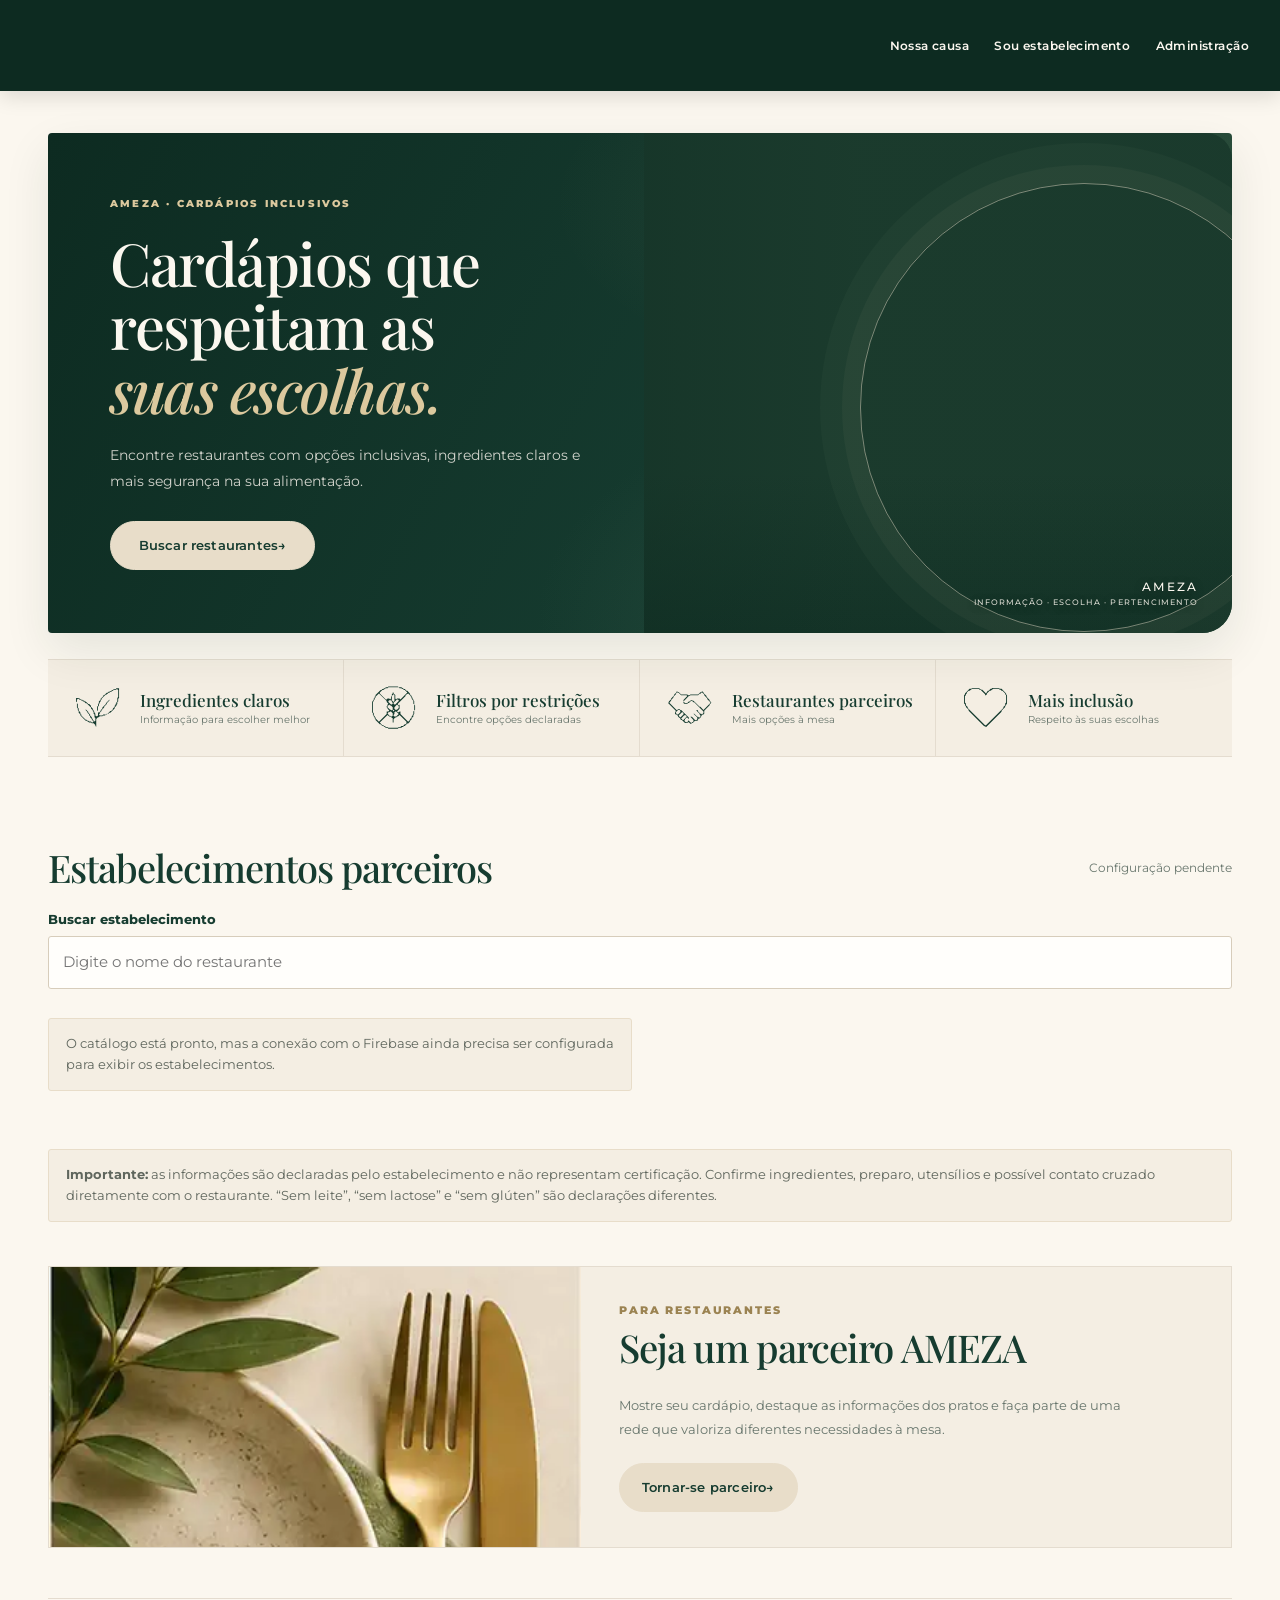
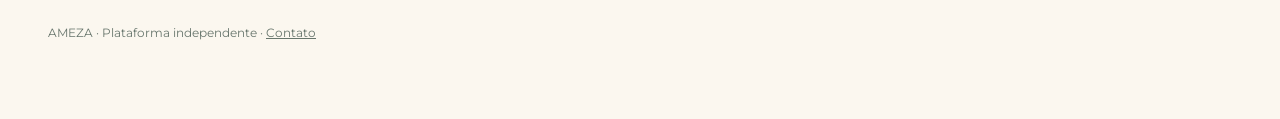
==== commit f5ceb210: "Atualizar versão de cache do CSS AMEZA em index.html" ====
--- a/index.html
+++ b/index.html
@@ -10,7 +10,7 @@
   <script src="config.js"></script>
   <script type="module" src="catalogo.js"></script>
   <link rel="icon" href="assets/ameza-simbolo-oficial.png?v=2" type="image/png">
-  <link rel="stylesheet" href="brand.css?v=11">
+  <link rel="stylesheet" href="brand.css?v=12">
   <!-- AMEZA visual cache refresh 2026-11-16 -->
 </head>
 <body class="home-page">
--- a/brand.css
+++ b/brand.css
@@ -347,3 +347,132 @@
   header .top{background:#0D2B21!important}
   .partner-cta-mark img{width:min(100%,320px)!important;max-width:320px!important;max-height:88px!important}
 }
+
+
+/* Revisão final AMEZA — fidelidade à prancha aprovada e mobile */
+header{
+  position:sticky!important;
+  top:0!important;
+  z-index:1000!important;
+  width:100%;
+  background:#0D2B21!important;
+  opacity:1!important;
+  isolation:isolate!important;
+  box-shadow:0 5px 20px rgba(0,0,0,.13)!important;
+}
+header .top{background:#0D2B21!important}
+.brand-logo{
+  display:block!important;
+  width:230px!important;
+  max-width:100%!important;
+  height:auto!important;
+  max-height:64px!important;
+  object-fit:contain!important;
+}
+.feature-strip{align-items:stretch}
+.feature-item{min-width:0}
+.feature-icon{
+  display:flex!important;
+  align-items:center!important;
+  justify-content:center!important;
+  width:56px!important;
+  height:56px!important;
+  flex:0 0 56px!important;
+}
+.feature-icon img{
+  display:block!important;
+  width:54px!important;
+  height:54px!important;
+  object-fit:contain!important;
+}
+.partner-cta-mark{
+  position:relative!important;
+  isolation:isolate;
+  min-height:280px!important;
+  padding:0!important;
+  overflow:hidden!important;
+  background:var(--green)!important;
+}
+.partner-cta-mark::before,.partner-cta-mark::after{display:none!important}
+.partner-cta-mark img.partner-photo{
+  position:absolute!important;
+  inset:0!important;
+  z-index:1;
+  display:block!important;
+  width:100%!important;
+  height:100%!important;
+  min-height:0!important;
+  max-width:none!important;
+  max-height:none!important;
+  object-fit:cover!important;
+  object-position:center!important;
+  padding:0!important;
+}
+.filter-list .check .dietary-icon{
+  display:inline-block;
+  width:30px!important;
+  height:30px!important;
+  flex:0 0 30px!important;
+  object-fit:contain!important;
+}
+.dietary-pill img{
+  width:25px!important;
+  height:25px!important;
+  flex:0 0 25px!important;
+  object-fit:contain!important;
+}
+@media(max-width:900px){
+  .brand-logo{width:210px!important;max-height:58px!important}
+}
+@media(max-width:650px){
+  header{background:#0D2B21!important}
+  header .top{
+    display:flex!important;
+    flex-direction:column!important;
+    align-items:flex-start!important;
+    justify-content:center!important;
+    gap:6px!important;
+    width:100%!important;
+    min-height:0!important;
+    padding:10px 14px!important;
+    background:#0D2B21!important;
+  }
+  .brand{min-width:0!important;width:auto!important}
+  .brand-logo{width:184px!important;max-width:78vw!important;max-height:52px!important}
+  header nav,.top nav{
+    display:flex!important;
+    flex-direction:row!important;
+    flex-wrap:nowrap!important;
+    align-items:center!important;
+    justify-content:space-between!important;
+    gap:9px!important;
+    width:100%!important;
+    max-width:100%!important;
+    overflow-x:auto!important;
+    white-space:nowrap!important;
+    scrollbar-width:none;
+  }
+  header nav::-webkit-scrollbar,.top nav::-webkit-scrollbar{display:none}
+  header nav a,.top nav a{
+    display:inline-flex!important;
+    flex:0 0 auto!important;
+    white-space:nowrap!important;
+    font-size:10px!important;
+    line-height:1.25!important;
+    padding:5px 0!important;
+  }
+  .wrap{padding:20px 14px 50px!important}
+  .feature-strip{grid-template-columns:repeat(2,minmax(0,1fr))!important}
+  .feature-item{
+    gap:9px!important;
+    padding:14px 10px!important;
+    min-width:0!important;
+  }
+  .feature-icon{width:44px!important;height:44px!important;flex:0 0 44px!important}
+  .feature-icon img{width:42px!important;height:42px!important}
+  .feature-item strong{font-size:14px!important;line-height:1.25!important}
+  .feature-item small{font-size:10px!important;line-height:1.4!important}
+  .partner-cta{grid-template-columns:1fr!important}
+  .partner-cta-mark{min-height:220px!important}
+  .partner-cta-mark img.partner-photo{min-height:220px!important}
+}
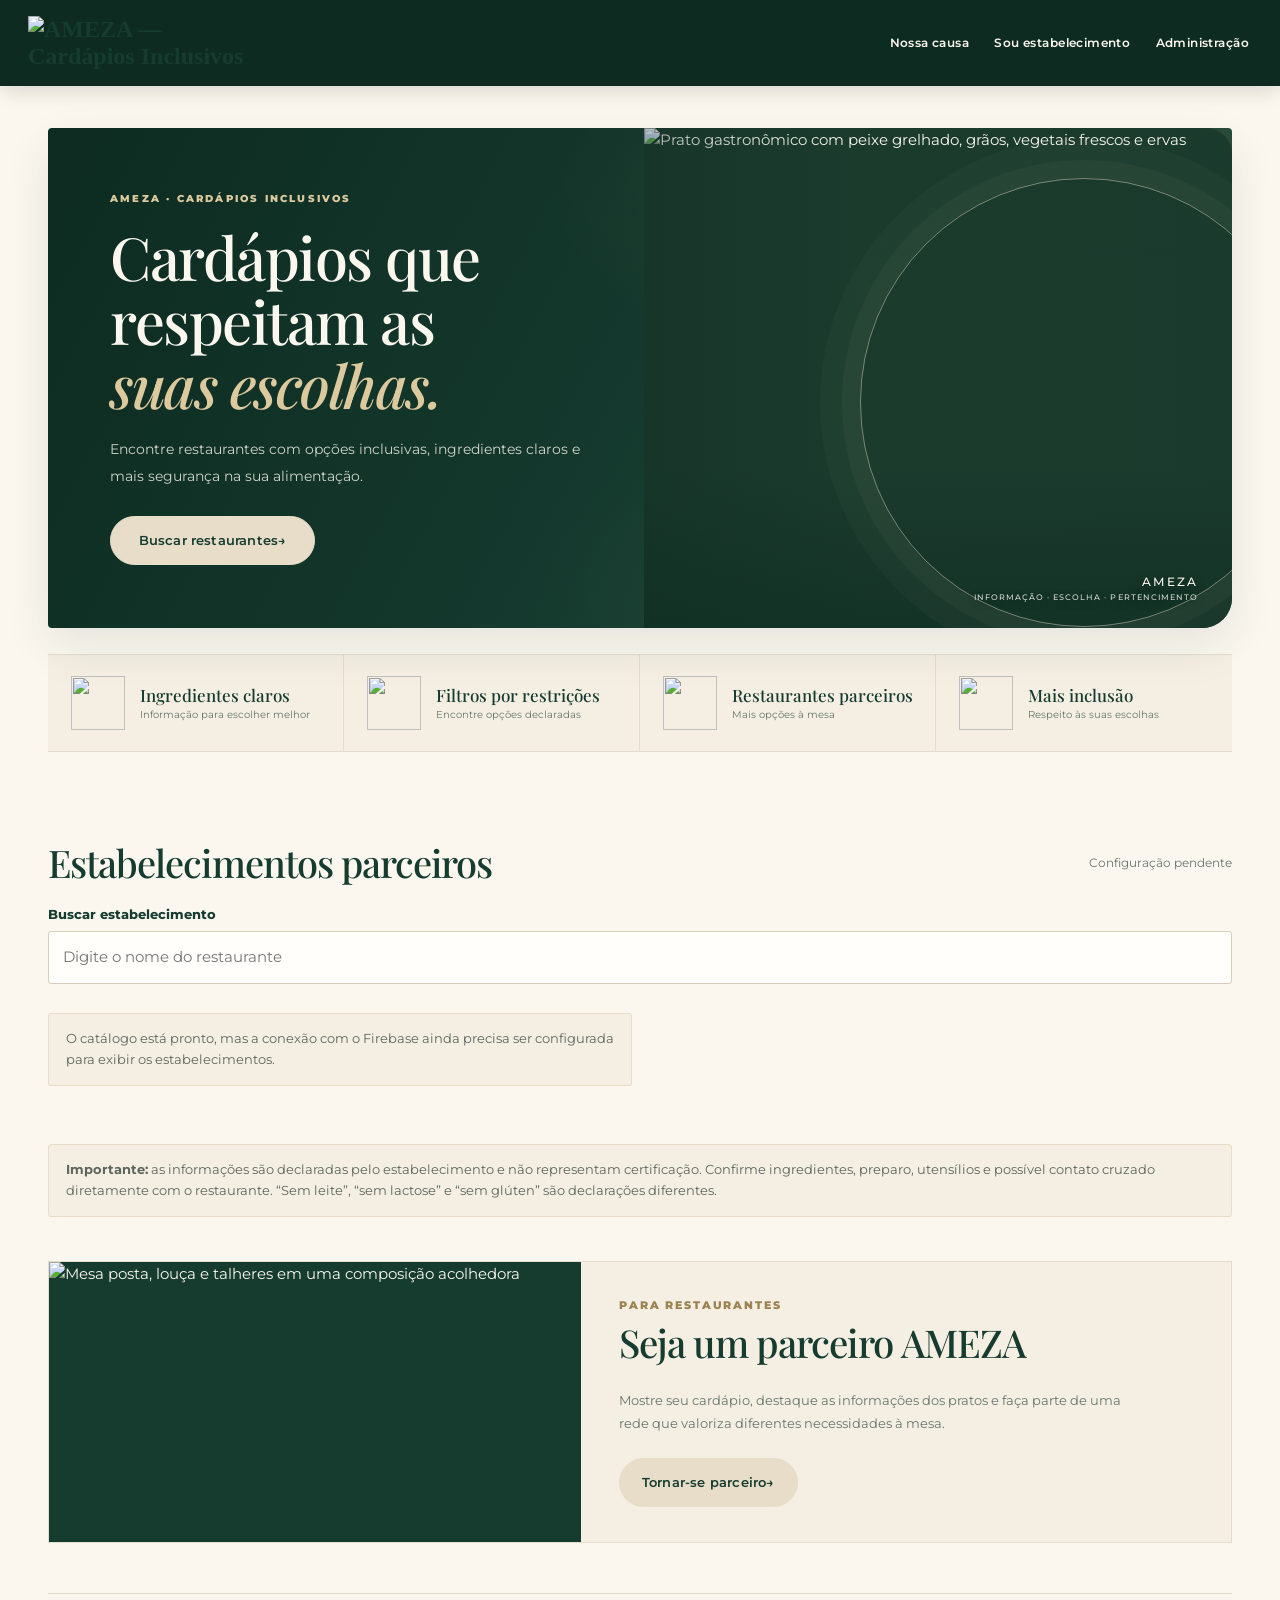
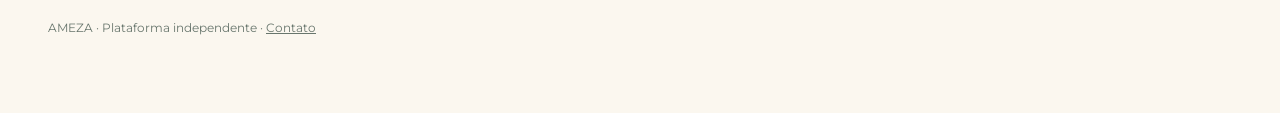
==== commit b63ed37f: "Corrigir caminhos e cache dos ativos oficiais da AMEZA em index.html" ====
--- a/index.html
+++ b/index.html
@@ -9,13 +9,13 @@
   <link rel="stylesheet" href="publico.css?v=1">
   <script src="config.js"></script>
   <script type="module" src="catalogo.js"></script>
-  <link rel="icon" href="assets/ameza-simbolo-oficial.png?v=2" type="image/png">
-  <link rel="stylesheet" href="brand.css?v=12">
+  <link rel="icon" href="/cardapio-ameza/assets/ameza-simbolo-oficial.png?v=3" type="image/png">
+  <link rel="stylesheet" href="brand.css?v=13">
   <!-- AMEZA visual cache refresh 2026-11-16 -->
 </head>
 <body class="home-page">
   <header><div class="top">
-    <a class="brand" href="index.html" aria-label="AMEZA — início"><img class="brand-logo" src="assets/brand/logo-marfin.webp?v=1" alt="AMEZA — Cardápios Inclusivos"></a>
+    <a class="brand" href="index.html" aria-label="AMEZA — início"><img class="brand-logo" src="/cardapio-ameza/assets/ameza-logo-oficial.png?v=4" alt="AMEZA — Cardápios Inclusivos"></a>
     <nav><a href="https://elisabetemeirinho.github.io/inclusao-alimentar/" target="_blank" rel="noopener noreferrer">Nossa causa</a><a href="empresa.html">Sou estabelecimento</a><a href="gestao.html">Administração</a></nav>
   </div></header>
   <main class="wrap">
@@ -28,7 +28,7 @@
       </div>
       <div class="hero-photo">
         <img
-          src="assets/photo/hero-prato.webp?v=1"
+          src="/cardapio-ameza/assets/photo/hero-prato.webp?v=2"
           alt="Prato gastronômico com peixe grelhado, grãos, vegetais frescos e ervas"
           fetchpriority="high"
           loading="eager"
@@ -42,19 +42,19 @@
     </section>
     <section class="feature-strip" aria-label="Benefícios da AMEZA">
       <article class="feature-item">
-        <span class="feature-icon"><img src="assets/brand/home-ingredientes.svg?v=1" alt=""></span>
+        <span class="feature-icon"><img src="/cardapio-ameza/assets/brand/home-ingredientes.svg?v=2" alt=""></span>
         <div><strong>Ingredientes claros</strong><small>Informação para escolher melhor</small></div>
       </article>
       <article class="feature-item">
-        <span class="feature-icon"><img src="assets/brand/home-filtros.svg?v=1" alt=""></span>
+        <span class="feature-icon"><img src="/cardapio-ameza/assets/brand/home-filtros.svg?v=2" alt=""></span>
         <div><strong>Filtros por restrições</strong><small>Encontre opções declaradas</small></div>
       </article>
       <article class="feature-item">
-        <span class="feature-icon"><img src="assets/brand/home-parceiros.svg?v=1" alt=""></span>
+        <span class="feature-icon"><img src="/cardapio-ameza/assets/brand/home-parceiros.svg?v=2" alt=""></span>
         <div><strong>Restaurantes parceiros</strong><small>Mais opções à mesa</small></div>
       </article>
       <article class="feature-item">
-        <span class="feature-icon"><img src="assets/brand/home-inclusao.svg?v=1" alt=""></span>
+        <span class="feature-icon"><img src="/cardapio-ameza/assets/brand/home-inclusao.svg?v=2" alt=""></span>
         <div><strong>Mais inclusão</strong><small>Respeito às suas escolhas</small></div>
       </article>
     </section>
@@ -66,7 +66,7 @@
     <aside class="notice"><strong>Importante:</strong> as informações são declaradas pelo estabelecimento e não representam certificação. Confirme ingredientes, preparo, utensílios e possível contato cruzado diretamente com o restaurante. “Sem leite”, “sem lactose” e “sem glúten” são declarações diferentes.</aside>
     <section class="partner-cta">
       <div class="partner-cta-mark">
-        <img class="partner-photo" src="assets/photo/foto-parceiros.webp?v=1" alt="Mesa posta, louça e talheres em uma composição acolhedora" loading="lazy">
+        <img class="partner-photo" src="/cardapio-ameza/assets/photo/foto-parceiros.webp?v=2" alt="Mesa posta, louça e talheres em uma composição acolhedora" loading="lazy">
       </div>
       <div class="partner-cta-copy">
         <div class="eyebrow">PARA RESTAURANTES</div>
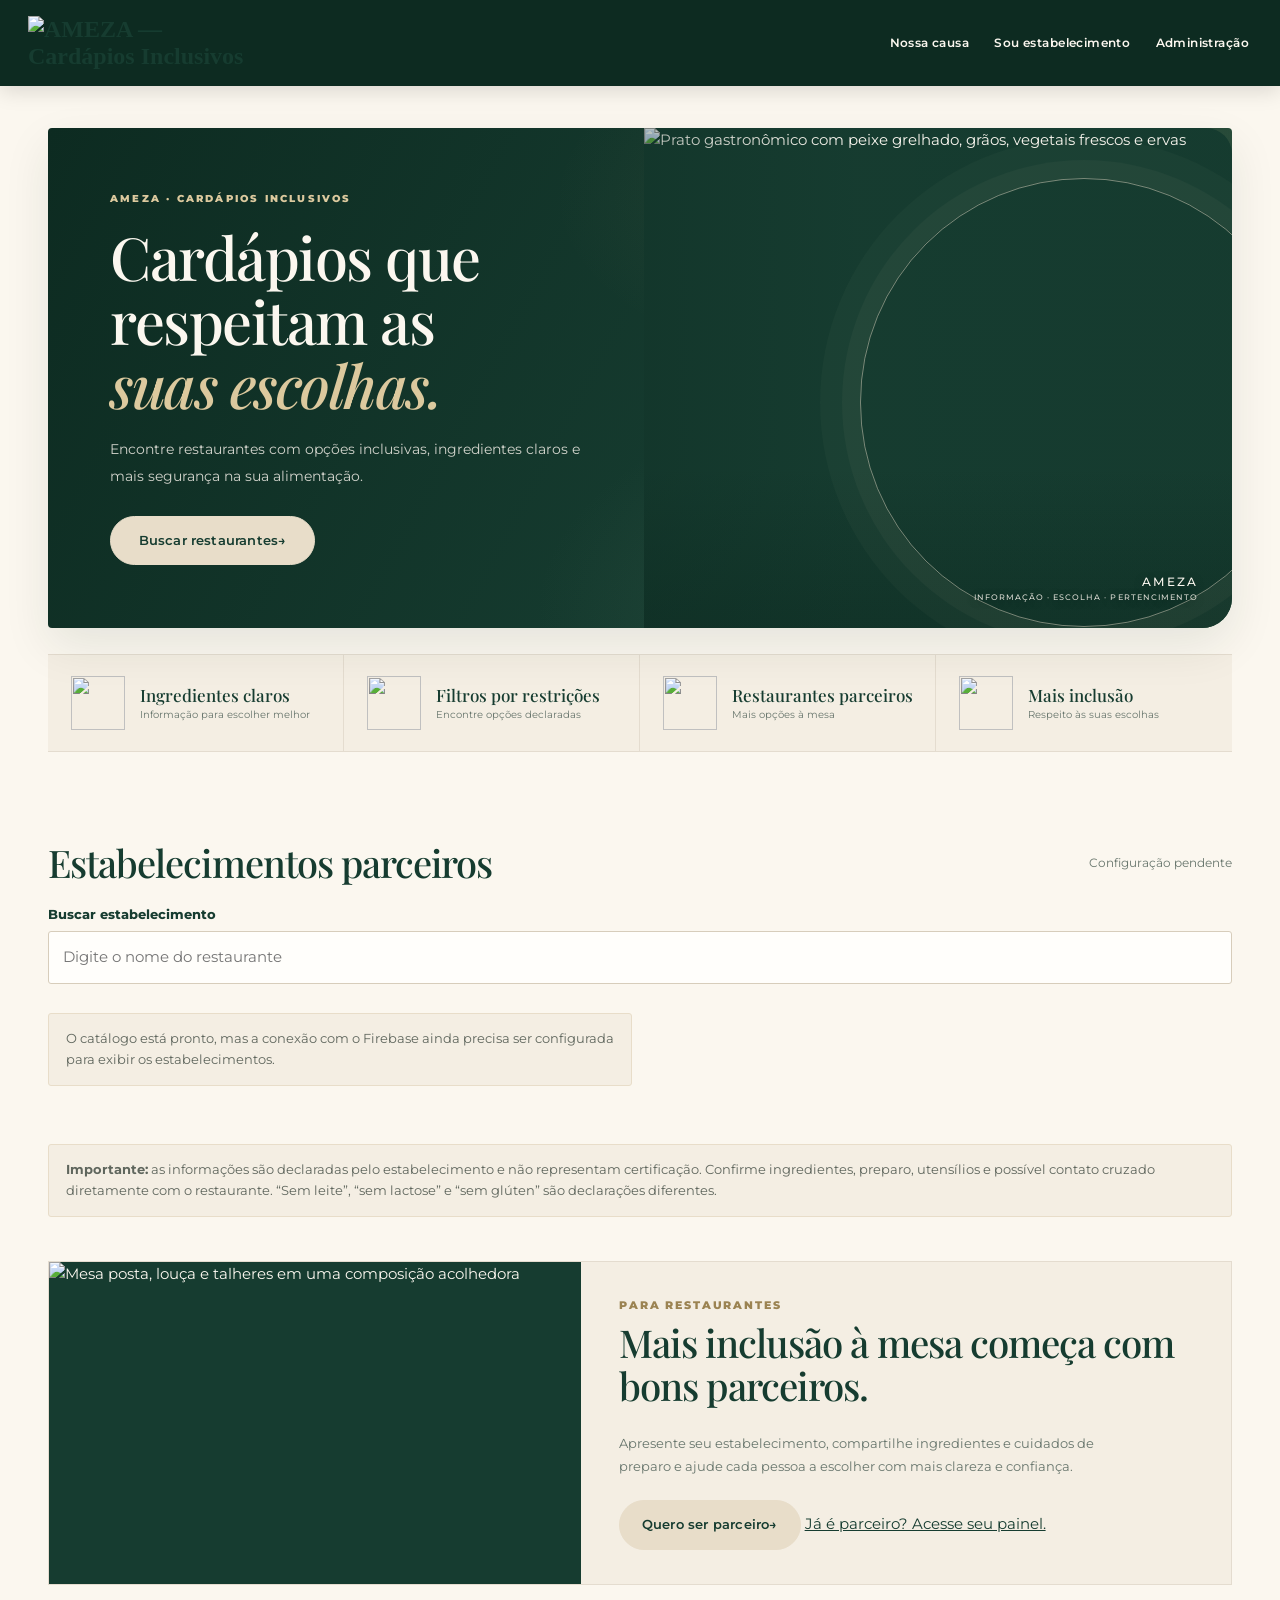
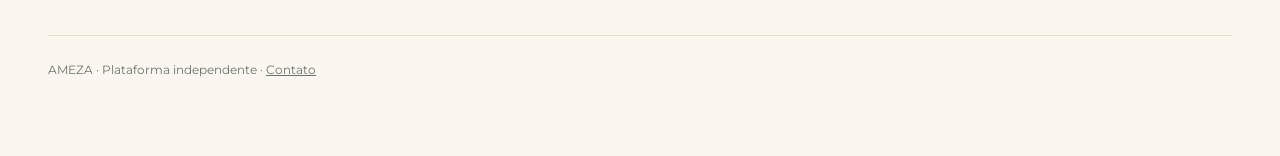
==== commit 10c40e66: "Refresh AMEZA partner CTA with approved icon" ====
--- a/index.html
+++ b/index.html
@@ -69,10 +69,13 @@
         <img class="partner-photo" src="/cardapio-ameza/assets/photo/foto-parceiros.webp?v=2" alt="Mesa posta, louça e talheres em uma composição acolhedora" loading="lazy">
       </div>
       <div class="partner-cta-copy">
-        <div class="eyebrow">PARA RESTAURANTES</div>
-        <h2>Seja um parceiro AMEZA</h2>
-        <p>Mostre seu cardápio, destaque as informações dos pratos e faça parte de uma rede que valoriza diferentes necessidades à mesa.</p>
-        <a class="btn primary" href="empresa.html">Tornar-se parceiro <span aria-hidden="true">→</span></a>
+        <div class="eyebrow partner-cta-eyebrow"><img src="/cardapio-ameza/assets/brand/home-parceiros.svg?v=3" alt="" aria-hidden="true"><span>PARA RESTAURANTES</span></div>
+        <h2>Mais inclusão à mesa começa com bons parceiros.</h2>
+        <p>Apresente seu estabelecimento, compartilhe ingredientes e cuidados de preparo e ajude cada pessoa a escolher com mais clareza e confiança.</p>
+        <div class="partner-cta-actions">
+          <a class="btn primary" href="empresa.html">Quero ser parceiro <span aria-hidden="true">→</span></a>
+          <a class="partner-login-link" href="restaurante.html">Já é parceiro? Acesse seu painel.</a>
+        </div>
       </div>
     </section>
     <footer class="foot">AMEZA · Plataforma independente · <a href="mailto:inclusaoalimentar.contato@gmail.com">Contato</a></footer>
--- a/brand.css
+++ b/brand.css
@@ -476,3 +476,29 @@
   .partner-cta-mark{min-height:220px!important}
   .partner-cta-mark img.partner-photo{min-height:220px!important}
 }
+
+
+/* Correção de carregamento — marca e fotografia aprovadas */
+header{background:#0D2B21!important;opacity:1!important;isolation:isolate;z-index:1000!important}
+.brand-logo{display:block!important;width:242px!important;max-width:100%!important;height:auto!important;max-height:66px!important;object-fit:contain!important;opacity:1!important;visibility:visible!important}
+.hero-photo{position:relative!important;isolation:isolate;overflow:hidden!important;background:#163C30!important}
+.hero-photo>img{
+  position:absolute!important;inset:0!important;z-index:0!important;
+  display:block!important;width:100%!important;height:100%!important;min-height:100%!important;
+  object-fit:cover!important;object-position:58% 50%!important;
+  opacity:1!important;visibility:visible!important;
+}
+.hero-photo .hero-photo-shade{z-index:1!important}
+.hero-photo::after{z-index:2!important}
+.hero-photo .hero-photo-caption{z-index:3!important}
+.partner-cta-mark{position:relative!important;overflow:hidden!important;background:#163C30!important}
+.partner-cta-mark img.partner-photo{
+  position:absolute!important;inset:0!important;z-index:0!important;
+  display:block!important;width:100%!important;height:100%!important;max-height:none!important;
+  object-fit:cover!important;opacity:1!important;visibility:visible!important;
+}
+@media(max-width:650px){
+ .brand-logo{width:205px!important;max-height:58px!important}
+ .hero-photo{height:290px!important;min-height:290px!important}
+ .hero-photo>img{height:290px!important;min-height:290px!important}
+}
